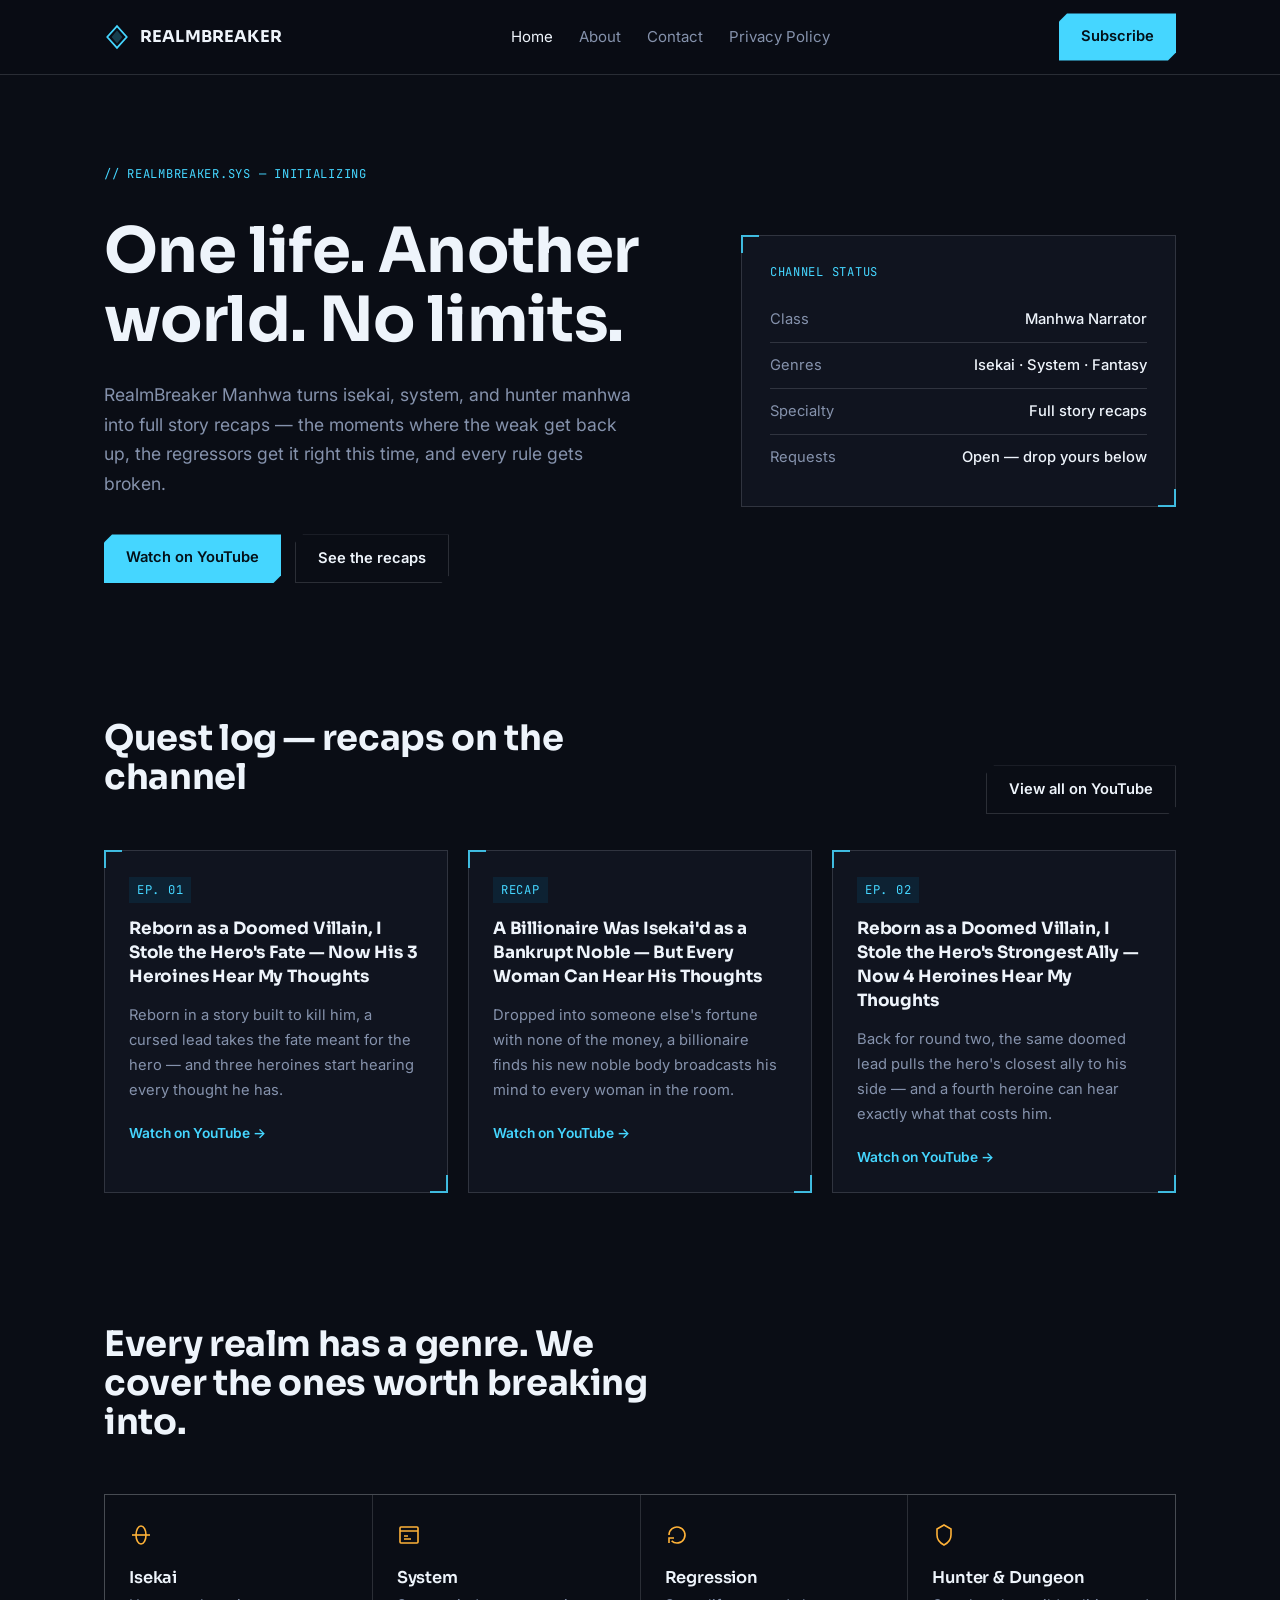
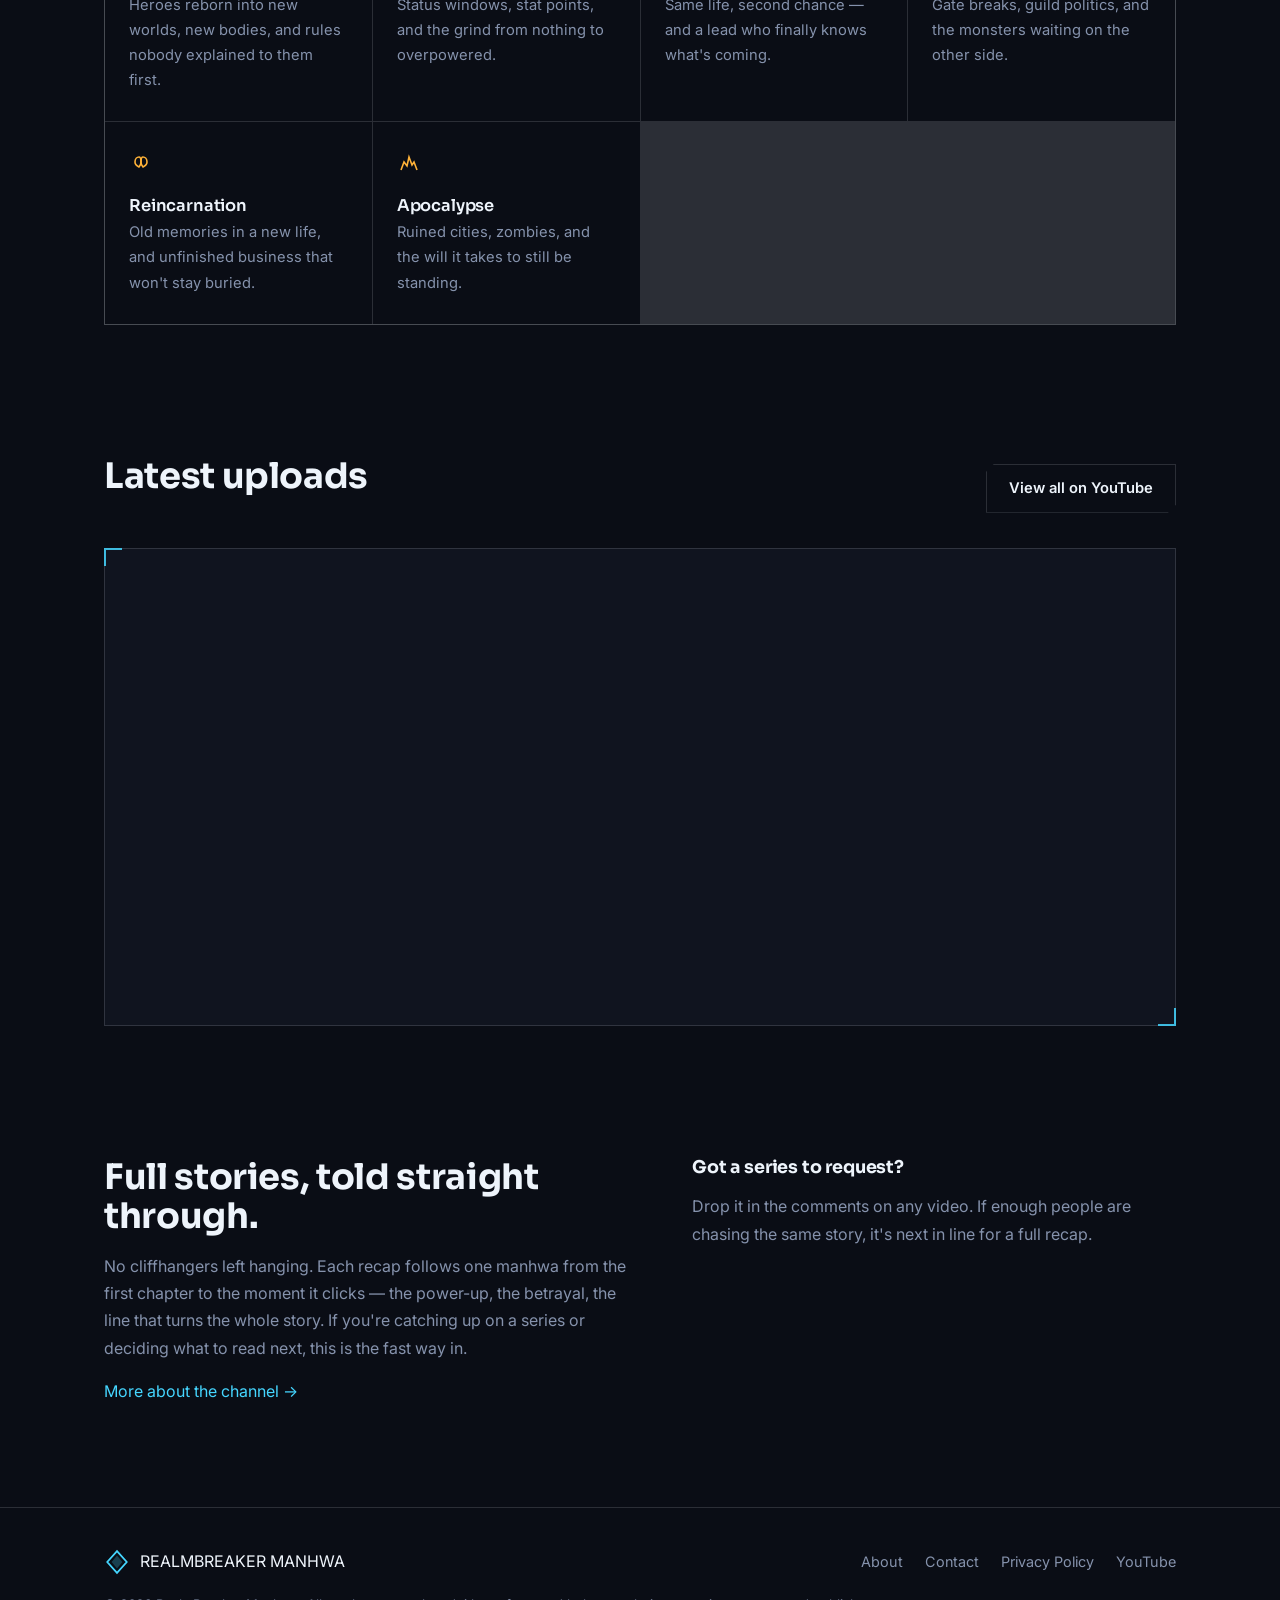
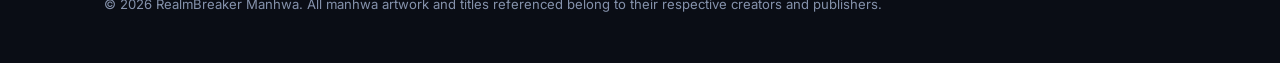
==== index.html @ 8b12ef8a "Add files via upload" ====
<!DOCTYPE html>
<html lang="en">
<head>
<meta charset="UTF-8">
<meta name="viewport" content="width=device-width, initial-scale=1.0">
<title>RealmBreaker Manhwa — Full Manhwa Recaps</title>
<meta name="description" content="RealmBreaker Manhwa breaks down isekai, system, and hunter manhwa into full story recaps. New realms every week — watch on YouTube.">
<link rel="stylesheet" href="styles.css">
</head>
<body>

<nav class="site-nav">
  <div class="wrap">
    <a class="brand" href="index.html">
      <svg class="brand-mark" viewBox="0 0 24 24" fill="none" xmlns="http://www.w3.org/2000/svg">
        <path d="M12 2L3 12l9 10 9-10-9-10z" stroke="#45d6ff" stroke-width="1.6"/>
        <path d="M12 6l-5 6 5 6 5-6-5-6z" fill="#45d6ff" opacity="0.25"/>
      </svg>
      <span class="brand-name">REALMBREAKER</span>
    </a>
    <ul class="nav-links">
      <li><a href="index.html" class="current">Home</a></li>
      <li><a href="about.html">About</a></li>
      <li><a href="contact.html">Contact</a></li>
      <li><a href="privacy.html">Privacy Policy</a></li>
    </ul>
    <a class="btn btn-cyan" href="https://www.youtube.com/@RealmBreakerManhwa?sub_confirmation=1">Subscribe</a>
  </div>
</nav>

<header class="hero">
  <div class="wrap hero-split">
    <div>
      <span class="mono-tag">// REALMBREAKER.SYS — INITIALIZING</span>
      <h1>One life. Another world. No limits.</h1>
      <p class="lede">RealmBreaker Manhwa turns isekai, system, and hunter manhwa into full story recaps — the moments where the weak get back up, the regressors get it right this time, and every rule gets broken.</p>
      <div class="hero-ctas">
        <a class="btn btn-cyan" href="https://www.youtube.com/@RealmBreakerManhwa">Watch on YouTube</a>
        <a class="btn btn-outline" href="#quests">See the recaps</a>
      </div>
    </div>
    <div class="frame stat-card">
      <span class="mono-tag">CHANNEL STATUS</span>
      <div class="stat-row"><span>Class</span><span>Manhwa Narrator</span></div>
      <div class="stat-row"><span>Genres</span><span>Isekai · System · Fantasy</span></div>
      <div class="stat-row"><span>Specialty</span><span>Full story recaps</span></div>
      <div class="stat-row"><span>Requests</span><span>Open — drop yours below</span></div>
    </div>
  </div>
</header>

<section class="block" id="quests">
  <div class="wrap">
    <div class="section-head">
      <h2>Quest log — recaps on the channel</h2>
      <a class="btn btn-outline" href="https://www.youtube.com/@RealmBreakerManhwa/videos">View all on YouTube</a>
    </div>
    <div class="quest-grid">
      <a class="quest-card frame" href="https://www.youtube.com/@RealmBreakerManhwa/videos">
        <span class="mono-tag">EP. 01</span>
        <h3>Reborn as a Doomed Villain, I Stole the Hero's Fate — Now His 3 Heroines Hear My Thoughts</h3>
        <p>Reborn in a story built to kill him, a cursed lead takes the fate meant for the hero — and three heroines start hearing every thought he has.</p>
        <span class="watch">Watch on YouTube →</span>
      </a>
      <a class="quest-card frame" href="https://www.youtube.com/@RealmBreakerManhwa/videos">
        <span class="mono-tag">RECAP</span>
        <h3>A Billionaire Was Isekai'd as a Bankrupt Noble — But Every Woman Can Hear His Thoughts</h3>
        <p>Dropped into someone else's fortune with none of the money, a billionaire finds his new noble body broadcasts his mind to every woman in the room.</p>
        <span class="watch">Watch on YouTube →</span>
      </a>
      <a class="quest-card frame" href="https://www.youtube.com/@RealmBreakerManhwa/videos">
        <span class="mono-tag">EP. 02</span>
        <h3>Reborn as a Doomed Villain, I Stole the Hero's Strongest Ally — Now 4 Heroines Hear My Thoughts</h3>
        <p>Back for round two, the same doomed lead pulls the hero's closest ally to his side — and a fourth heroine can hear exactly what that costs him.</p>
        <span class="watch">Watch on YouTube →</span>
      </a>
    </div>
  </div>
</section>

<section class="block">
  <div class="wrap">
    <div class="section-head">
      <h2>Every realm has a genre. We cover the ones worth breaking into.</h2>
    </div>
    <div class="genre-grid">
      <div class="genre-item">
        <svg viewBox="0 0 24 24" fill="none" stroke="currentColor" stroke-width="1.6"><ellipse cx="12" cy="12" rx="5" ry="9"/><path d="M3 12h18"/></svg>
        <h3>Isekai</h3>
        <p>Heroes reborn into new worlds, new bodies, and rules nobody explained to them first.</p>
      </div>
      <div class="genre-item">
        <svg viewBox="0 0 24 24" fill="none" stroke="currentColor" stroke-width="1.6"><rect x="3" y="4" width="18" height="16" rx="1"/><path d="M3 8h18M7 13h4M7 16h7"/></svg>
        <h3>System</h3>
        <p>Status windows, stat points, and the grind from nothing to overpowered.</p>
      </div>
      <div class="genre-item">
        <svg viewBox="0 0 24 24" fill="none" stroke="currentColor" stroke-width="1.6"><path d="M4 12a8 8 0 1 1 2.6 5.9"/><path d="M4 20v-5h5"/></svg>
        <h3>Regression</h3>
        <p>Same life, second chance — and a lead who finally knows what's coming.</p>
      </div>
      <div class="genre-item">
        <svg viewBox="0 0 24 24" fill="none" stroke="currentColor" stroke-width="1.6"><path d="M12 2l7 4v6c0 5-3 8-7 10-4-2-7-5-7-10V6l7-4z"/></svg>
        <h3>Hunter &amp; Dungeon</h3>
        <p>Gate breaks, guild politics, and the monsters waiting on the other side.</p>
      </div>
      <div class="genre-item">
        <svg viewBox="0 0 24 24" fill="none" stroke="currentColor" stroke-width="1.6"><path d="M6 12c0-3 2-5 4-5s2 2 2 5-2 5-2 5-4-2-4-5z"/><path d="M18 12c0-3-2-5-4-5s-2 2-2 5 2 5 2 5 4-2 4-5z"/></svg>
        <h3>Reincarnation</h3>
        <p>Old memories in a new life, and unfinished business that won't stay buried.</p>
      </div>
      <div class="genre-item">
        <svg viewBox="0 0 24 24" fill="none" stroke="currentColor" stroke-width="1.6"><path d="M4 20l3-8 3 4 2-9 3 8 2-3 3 8"/></svg>
        <h3>Apocalypse</h3>
        <p>Ruined cities, zombies, and the will it takes to still be standing.</p>
      </div>
    </div>
  </div>
</section>

<section class="block">
  <div class="wrap">
    <div class="section-head">
      <h2>Latest uploads</h2>
      <a class="btn btn-outline" href="https://www.youtube.com/@RealmBreakerManhwa/videos">View all on YouTube</a>
    </div>
    <div class="video-frame frame">
      <iframe src="https://www.youtube.com/embed/videoseries?list=UUkduYwMakZfk5j-f8ZM9DUw" title="RealmBreaker Manhwa latest uploads" allow="accelerometer; autoplay; clipboard-write; encrypted-media; gyroscope; picture-in-picture" allowfullscreen></iframe>
    </div>
  </div>
</section>

<section class="block">
  <div class="wrap two-col">
    <div>
      <h2>Full stories, told straight through.</h2>
      <p>No cliffhangers left hanging. Each recap follows one manhwa from the first chapter to the moment it clicks — the power-up, the betrayal, the line that turns the whole story. If you're catching up on a series or deciding what to read next, this is the fast way in.</p>
      <p><a href="about.html" style="color: var(--cyan); text-decoration: none;">More about the channel →</a></p>
    </div>
    <div>
      <h3 style="font-size:1.1rem;">Got a series to request?</h3>
      <p>Drop it in the comments on any video. If enough people are chasing the same story, it's next in line for a full recap.</p>
    </div>
  </div>
</section>

<footer>
  <div class="wrap">
    <span class="brand" style="font-size:1rem;">
      <svg class="brand-mark" viewBox="0 0 24 24" fill="none" xmlns="http://www.w3.org/2000/svg" width="20" height="20">
        <path d="M12 2L3 12l9 10 9-10-9-10z" stroke="#45d6ff" stroke-width="1.6"/>
        <path d="M12 6l-5 6 5 6 5-6-5-6z" fill="#45d6ff" opacity="0.25"/>
      </svg>
      REALMBREAKER MANHWA
    </span>
    <ul class="foot-links">
      <li><a href="about.html">About</a></li>
      <li><a href="contact.html">Contact</a></li>
      <li><a href="privacy.html">Privacy Policy</a></li>
      <li><a href="https://www.youtube.com/@RealmBreakerManhwa">YouTube</a></li>
    </ul>
  </div>
  <div class="wrap" style="margin-top:18px;">
    <small>&copy; 2026 RealmBreaker Manhwa. All manhwa artwork and titles referenced belong to their respective creators and publishers.</small>
  </div>
</footer>

</body>
</html>
---- styles.css ----
/* RealmBreaker Manhwa — v4 "status window" theme, image-free */

@import url('https://fonts.googleapis.com/css2?family=Sora:wght@500;600;700;800&family=Inter:wght@400;500;600&family=JetBrains+Mono:wght@500;600&display=swap');

:root{
  --bg: #0a0d15;
  --panel: #10141f;
  --panel-2: #0d2233;
  --ink: #eef4fb;
  --ink-dim: #8592ac;
  --cyan: #45d6ff;
  --cyan-dim: #1f5f75;
  --gold: #ffb238;
  --line: rgba(238,244,251,0.14);
  --maxw: 1120px;
}

*{ box-sizing: border-box; }
html{ scroll-behavior: smooth; }

body{
  margin: 0;
  background:
    radial-gradient(1200px 600px at 85% -10%, rgba(69,214,255,0.07), transparent 60%),
    var(--bg);
  color: var(--ink);
  font-family: 'Inter', sans-serif;
  font-size: 16px;
  line-height: 1.7;
  -webkit-font-smoothing: antialiased;
}

h1, h2, h3{
  font-family: 'Sora', sans-serif;
  font-weight: 700;
  line-height: 1.1;
  margin: 0 0 0.5em;
  letter-spacing: -0.01em;
}

a{ color: var(--ink); }
a:focus-visible, button:focus-visible{ outline: 2px solid var(--cyan); outline-offset: 3px; }
p{ color: var(--ink-dim); max-width: 62ch; }

.wrap{ max-width: var(--maxw); margin: 0 auto; padding: 0 24px; }

.mono-tag{
  font-family: 'JetBrains Mono', monospace;
  font-size: 0.76rem;
  letter-spacing: 0.06em;
  color: var(--cyan);
}

/* Nav */
.site-nav{
  border-bottom: 1px solid var(--line);
  position: sticky; top: 0;
  background: rgba(10,13,21,0.88);
  backdrop-filter: blur(10px);
  z-index: 20;
}
.site-nav .wrap{ display: flex; align-items: center; justify-content: space-between; height: 74px; gap: 16px; }
.brand{ display: flex; align-items: center; gap: 10px; text-decoration: none; color: var(--ink); }
.brand-mark{ width: 26px; height: 26px; flex-shrink: 0; }
.brand-name{ font-family: 'Sora', sans-serif; font-weight: 700; font-size: 1.02rem; letter-spacing: 0.01em; }
.nav-links{ display: flex; align-items: center; gap: 26px; list-style: none; margin: 0; padding: 0; }
.nav-links a{ text-decoration: none; color: var(--ink-dim); font-size: 0.94rem; }
.nav-links a:hover, .nav-links a.current{ color: var(--ink); }
@media (max-width: 760px){ .nav-links{ display: none; } }

.btn{
  display: inline-block; padding: 11px 22px;
  text-decoration: none; font-weight: 600; font-size: 0.92rem;
  transition: transform 0.15s ease, background 0.15s ease, border-color 0.15s ease;
  white-space: nowrap; clip-path: polygon(8px 0, 100% 0, 100% calc(100% - 8px), calc(100% - 8px) 100%, 0 100%, 0 8px);
}
.btn-cyan{ background: var(--cyan); color: #041018; }
.btn-cyan:hover{ background: #6fe0ff; transform: translateY(-1px); }
.btn-outline{ border: 1px solid var(--line); color: var(--ink); }
.btn-outline:hover{ border-color: var(--ink-dim); }

/* Framed panel — the recurring HUD motif */
.frame{
  position: relative;
  border: 1px solid var(--line);
  background: var(--panel);
}
.frame::before, .frame::after{
  content: ''; position: absolute; width: 16px; height: 16px;
  border: 2px solid var(--cyan);
  opacity: 0.85;
}
.frame::before{ top: -1px; left: -1px; border-right: none; border-bottom: none; }
.frame::after{ bottom: -1px; right: -1px; border-left: none; border-top: none; }

/* Hero */
.hero{ position: relative; overflow: hidden; padding: 84px 0 70px; }
.hero .wrap{ position: relative; z-index: 1; }
.hero-split{ display: grid; grid-template-columns: 1.15fr 0.85fr; gap: 48px; align-items: center; }
@media (max-width: 880px){ .hero-split{ grid-template-columns: 1fr; gap: 32px; } }
.hero h1{ font-size: clamp(2.4rem, 5vw, 3.9rem); max-width: 15ch; margin: 0.5em 0 0.4em; }
.hero p.lede{ font-size: 1.1rem; max-width: 48ch; margin-bottom: 2em; }
.hero-ctas{ display: flex; gap: 14px; flex-wrap: wrap; }

.stat-card{ padding: 26px 28px; }
.stat-card .mono-tag{ display: block; margin-bottom: 14px; }
.stat-row{ display: flex; justify-content: space-between; gap: 12px; padding: 10px 0; border-top: 1px solid var(--line); font-size: 0.92rem; }
.stat-row:first-of-type{ border-top: none; }
.stat-row span:first-child{ color: var(--ink-dim); }
.stat-row span:last-child{ color: var(--ink); font-weight: 500; text-align: right; }

/* Section */
section.block{ padding: 66px 0; }
section.block h2{ font-size: clamp(1.6rem, 3vw, 2.2rem); max-width: 22ch; }
.section-head{ display: flex; justify-content: space-between; align-items: flex-end; gap: 24px; flex-wrap: wrap; margin-bottom: 2.2em; }

/* Quest log (story cards) */
.quest-grid{ display: grid; grid-template-columns: repeat(auto-fit, minmax(280px, 1fr)); gap: 20px; }
.quest-card{ padding: 24px 24px 22px; text-decoration: none; color: var(--ink); display: block; transition: border-color 0.15s ease; }
.quest-card:hover{ border-color: var(--cyan-dim); }
.quest-card .mono-tag{ display: inline-block; margin-bottom: 14px; background: var(--panel-2); padding: 3px 8px; }
.quest-card h3{ font-size: 1.06rem; line-height: 1.4; margin-bottom: 10px; }
.quest-card p{ font-size: 0.92rem; margin-bottom: 16px; }
.quest-card .watch{ font-size: 0.86rem; color: var(--cyan); font-weight: 600; }

/* Genre grid with icons */
.genre-grid{
  display: grid; grid-template-columns: repeat(auto-fit, minmax(230px, 1fr));
  gap: 1px; background: var(--line); border: 1px solid var(--line);
}
.genre-item{ background: var(--bg); padding: 28px 24px; transition: background 0.15s ease; }
.genre-item:hover{ background: var(--panel); }
.genre-item svg{ width: 24px; height: 24px; margin-bottom: 14px; color: var(--gold); }
.genre-item h3{ font-size: 1.02rem; color: var(--ink); margin-bottom: 6px; font-family: 'Sora', sans-serif; font-weight: 600; }
.genre-item p{ font-size: 0.92rem; margin: 0; }

/* Video embed */
.video-frame{ padding: 8px; }
.video-frame iframe{ width: 100%; height: 460px; border: 0; display: block; }
@media (max-width: 640px){ .video-frame iframe{ height: 280px; } }

/* About teaser / content columns */
.two-col{ display: grid; grid-template-columns: 1.1fr 1fr; gap: 56px; align-items: start; }
@media (max-width: 780px){ .two-col{ grid-template-columns: 1fr; gap: 28px; } }

/* Footer */
footer{ border-top: 1px solid var(--line); padding: 40px 0 48px; margin-top: 20px; }
footer .wrap{ display: flex; justify-content: space-between; align-items: center; flex-wrap: wrap; gap: 16px; }
footer .foot-links{ display: flex; gap: 22px; list-style: none; margin: 0; padding: 0; }
footer .foot-links a{ color: var(--ink-dim); text-decoration: none; font-size: 0.9rem; }
footer .foot-links a:hover{ color: var(--ink); }
footer small{ color: var(--ink-dim); font-size: 0.82rem; }

/* Simple content pages (about/privacy/contact) */
.page-header{ padding: 70px 0 22px; }
.page-header h1{ font-size: clamp(2rem, 4.5vw, 2.8rem); max-width: 18ch; }
.prose h2{ font-size: 1.35rem; margin-top: 1.6em; font-family: 'Sora', sans-serif; }
.prose p, .prose li{ color: var(--ink-dim); }
.prose ul{ padding-left: 1.2em; }
.prose a{ color: var(--cyan); }

.contact-card{ padding: 30px 28px; max-width: 480px; }
.contact-card a{ color: var(--cyan); text-decoration: none; }
.contact-card a:hover{ text-decoration: underline; }

@media (prefers-reduced-motion: reduce){
  html{ scroll-behavior: auto; }
  .btn{ transition: none; }
}
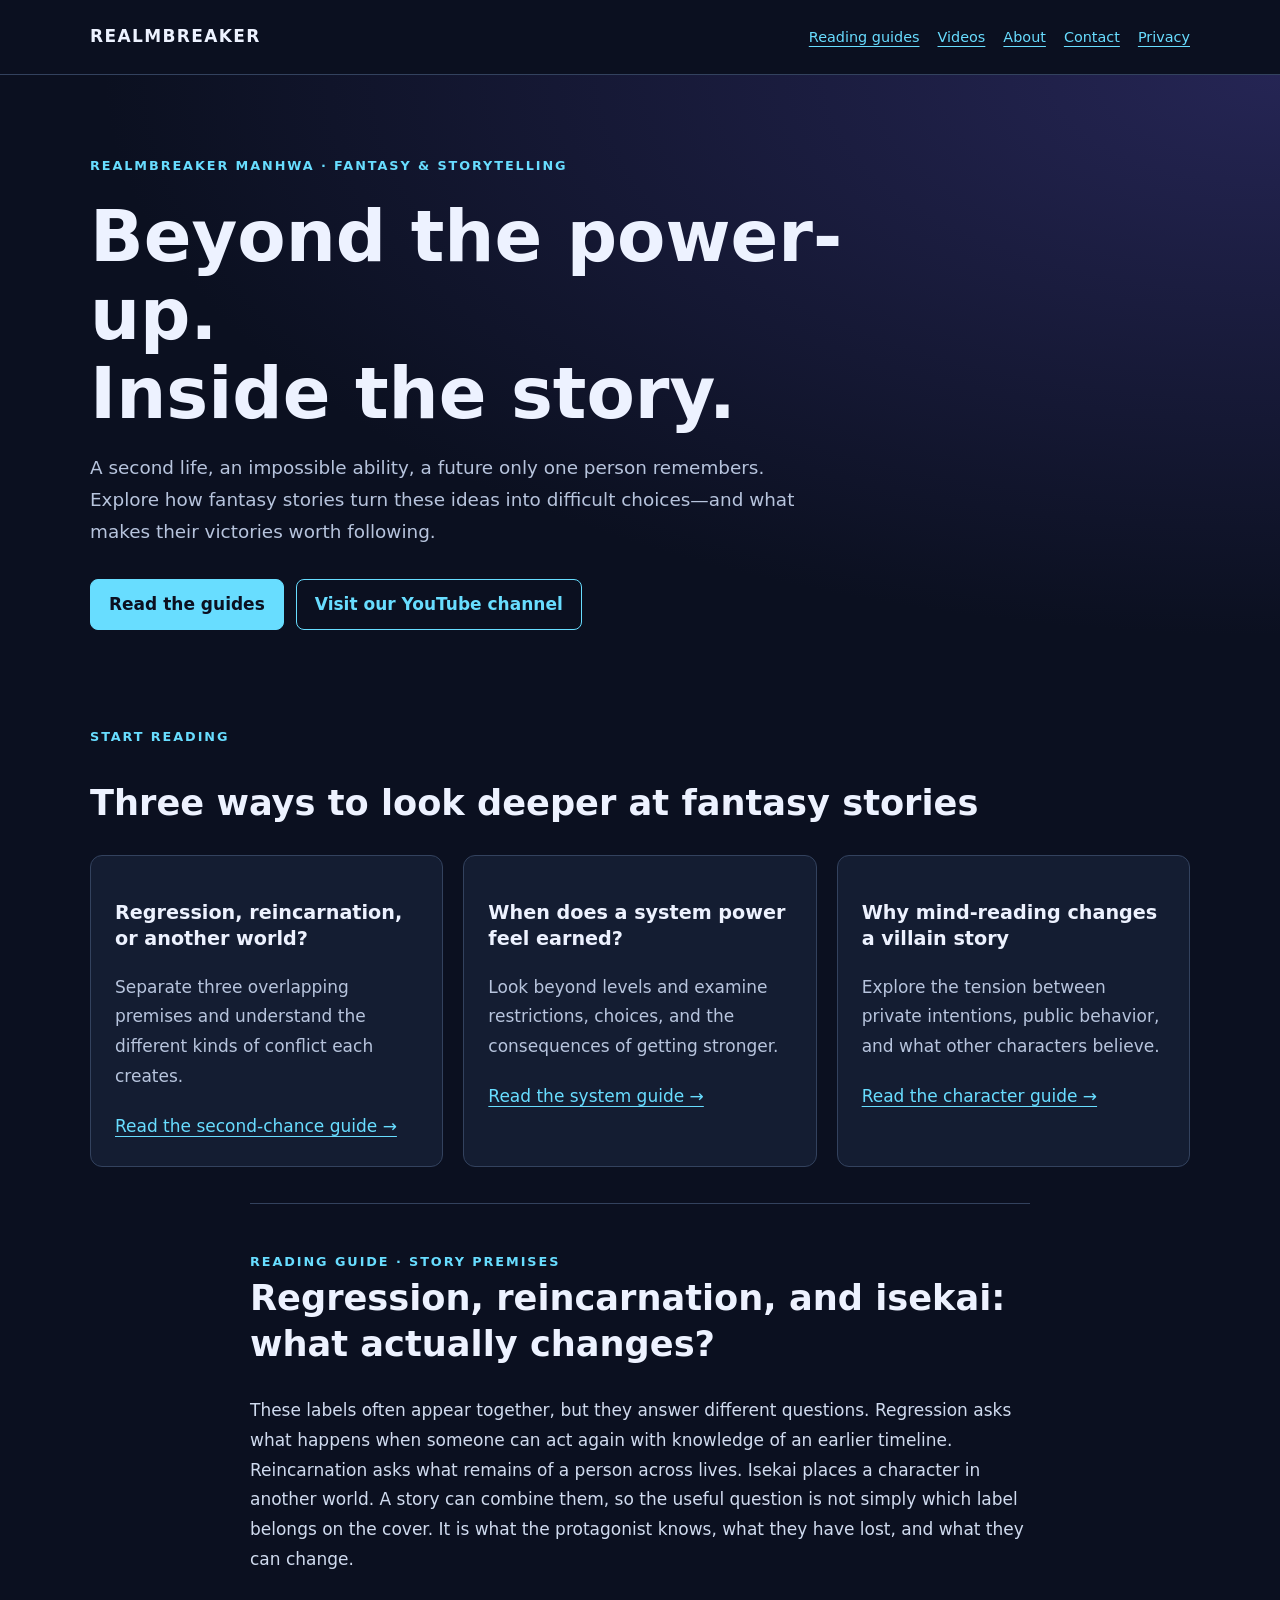
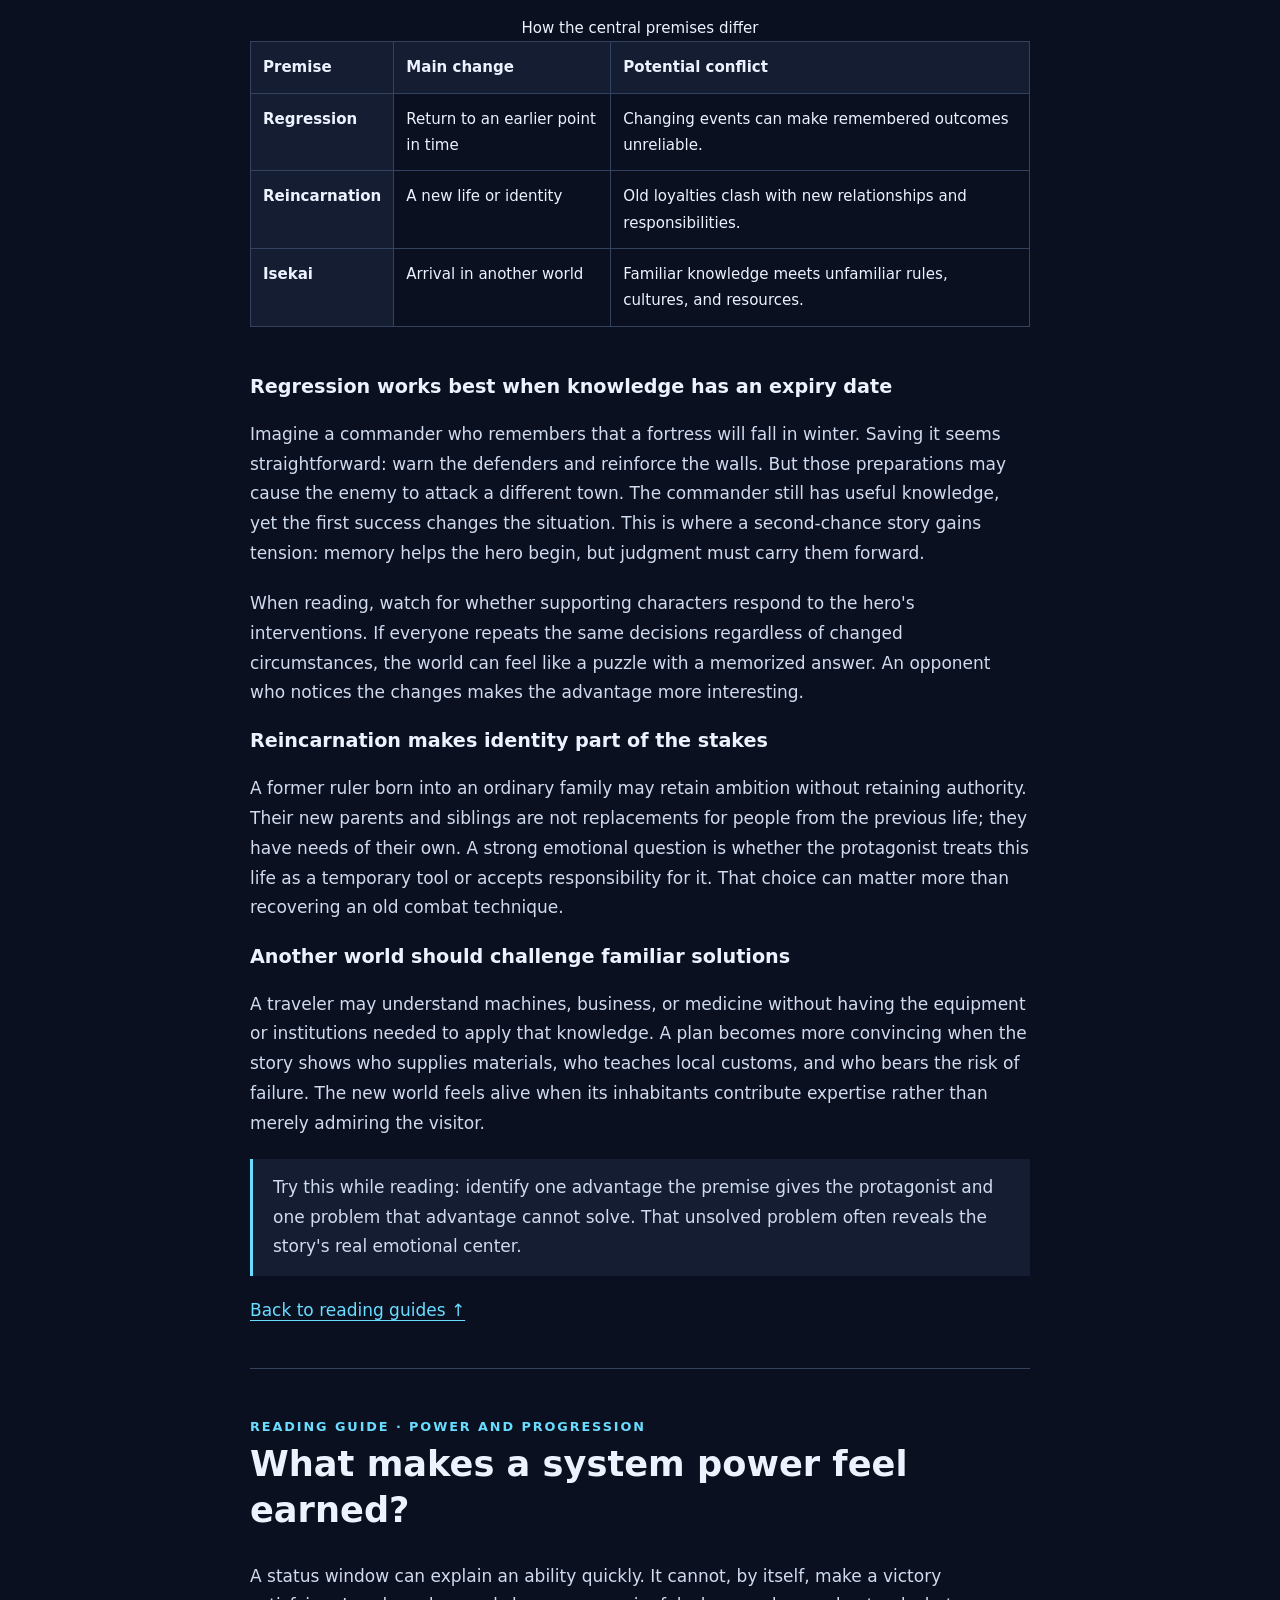
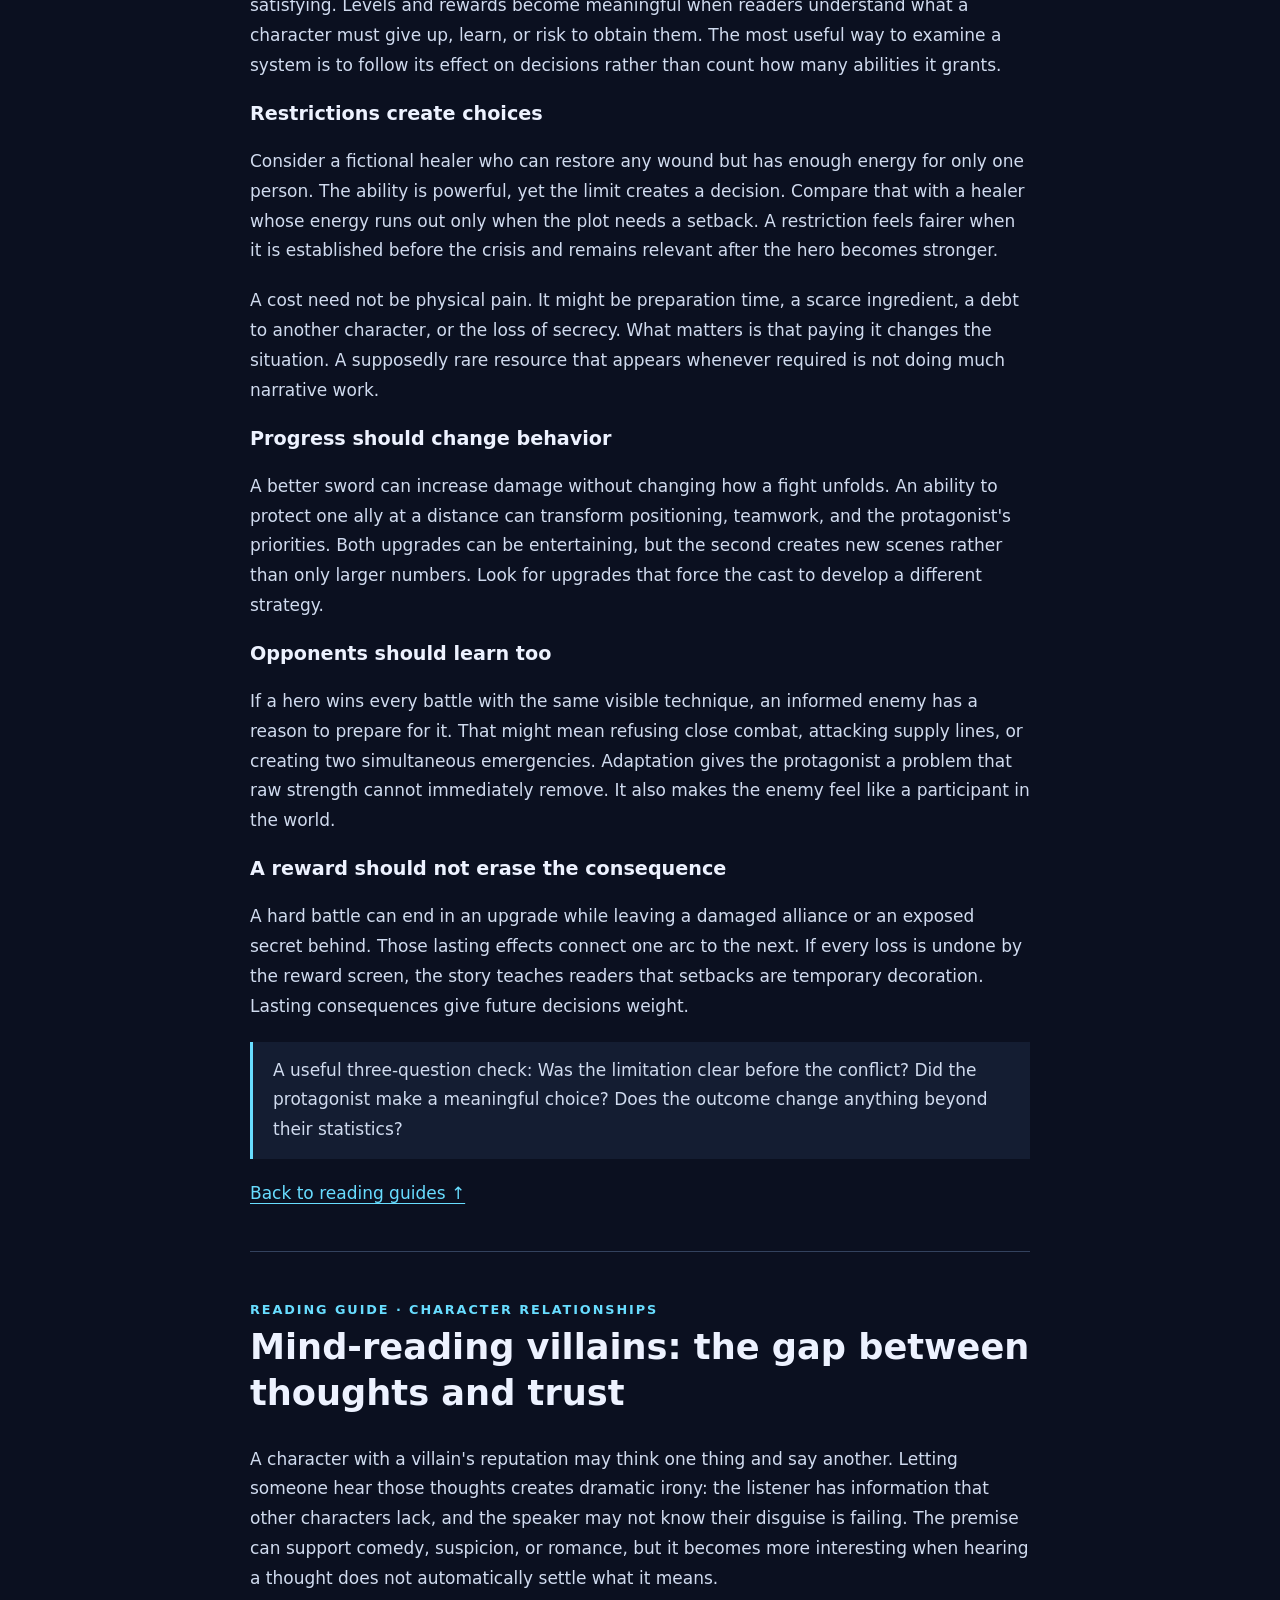
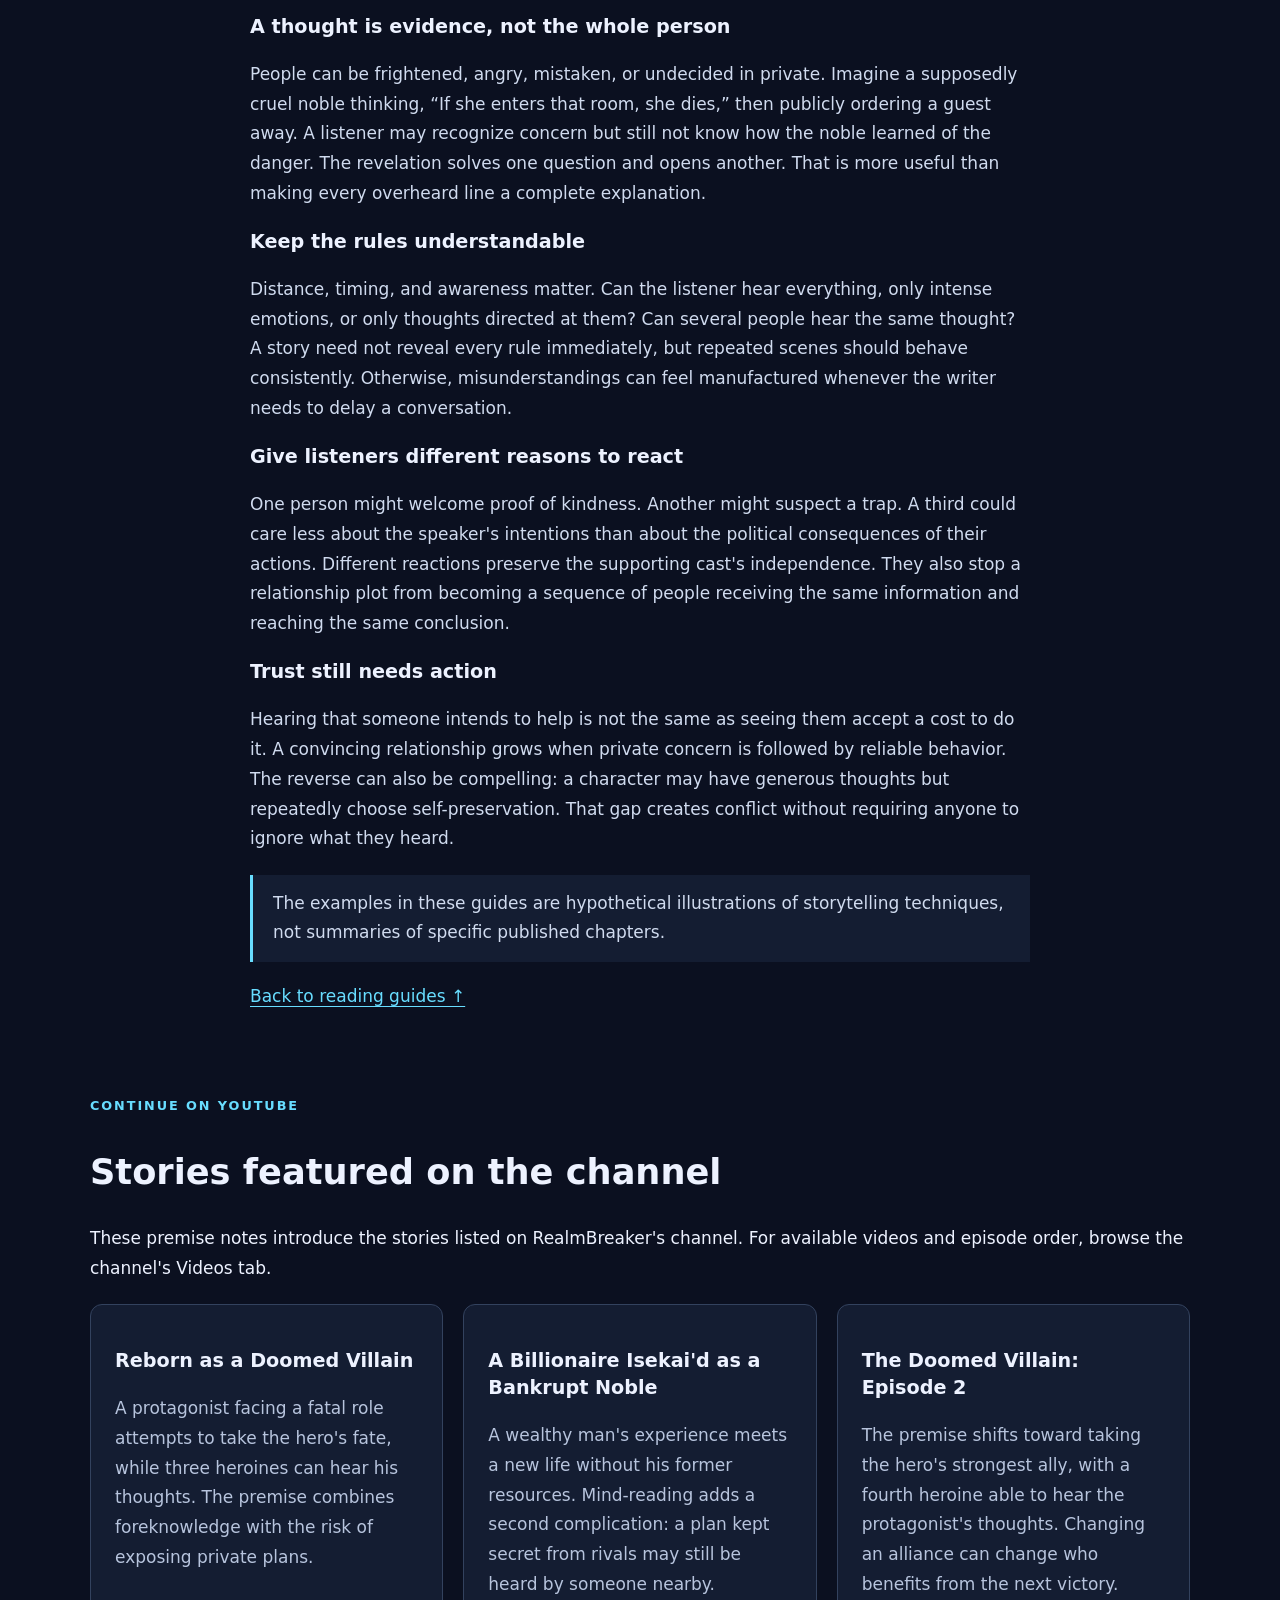
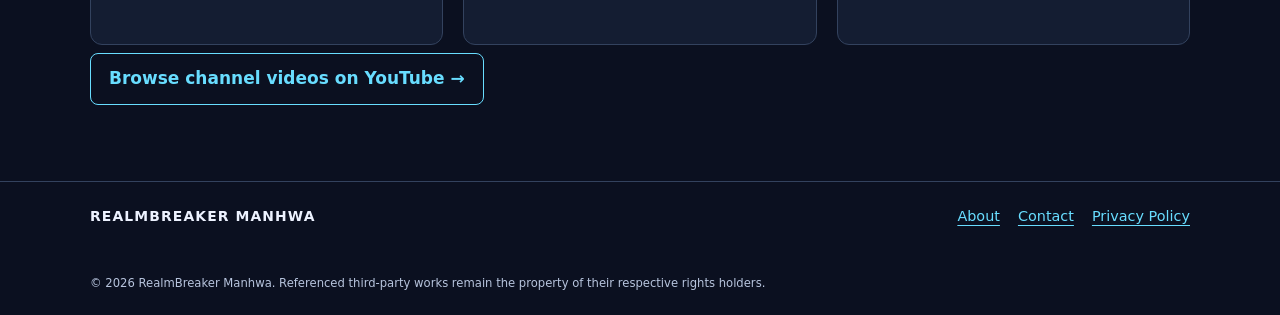
==== commit 6e8fa3e8: "Update homepage with original reading guides" ====
--- a/index.html
+++ b/index.html
@@ -3,167 +3,30 @@
 <head>
 <meta charset="UTF-8">
 <meta name="viewport" content="width=device-width, initial-scale=1.0">
-<title>RealmBreaker Manhwa — Full Manhwa Recaps</title>
-<meta name="description" content="RealmBreaker Manhwa breaks down isekai, system, and hunter manhwa into full story recaps. New realms every week — watch on YouTube.">
-<link rel="stylesheet" href="styles.css">
+<title>RealmBreaker Manhwa — Fantasy Story Guides &amp; Videos</title>
+<meta name="description" content="Explore fantasy storytelling with RealmBreaker: guides to regression, reincarnation, system powers, and mind-reading stories, plus videos on YouTube.">
+<script async src="https://pagead2.googlesyndication.com/pagead/js/adsbygoogle.js?client=ca-pub-6000152437304799" crossorigin="anonymous"></script>
+<style>
+:root{color-scheme:dark;--bg:#0b1020;--panel:#141d32;--text:#edf2ff;--muted:#b7c4dd;--cyan:#68ddff;--line:#33425e}*{box-sizing:border-box}html{scroll-behavior:smooth;scroll-padding-top:24px}body{margin:0;background:var(--bg);color:var(--text);font:17px/1.75 system-ui,sans-serif}a{color:var(--cyan);text-underline-offset:4px}a:hover{color:white}a:focus-visible{outline:3px solid #ffe082;outline-offset:5px}.wrap{width:min(1100px,92%);margin:auto}nav{border-bottom:1px solid var(--line)}nav .wrap,footer .wrap{display:flex;align-items:center;justify-content:space-between;gap:20px;flex-wrap:wrap;padding:22px 0}.brand{font-weight:850;letter-spacing:.08em;text-decoration:none;color:var(--text)}.links{display:flex;gap:18px;flex-wrap:wrap;list-style:none;padding:0;margin:0}.links a{font-size:.9rem}.hero{padding:75px 0 55px;background:radial-gradient(ellipse at top right,#252554,transparent 65%)}.eyebrow{color:var(--cyan);font-size:.8rem;letter-spacing:.15em;text-transform:uppercase;font-weight:750}h1{font-size:clamp(2.3rem,6vw,4.4rem);line-height:1.12;max-width:850px;margin:18px 0}h2{font-size:clamp(1.6rem,3vw,2.2rem);line-height:1.3}h3{font-size:1.2rem;line-height:1.4}p{margin:0 0 1.2em}.lede{max-width:740px;font-size:1.15rem;color:var(--muted)}.button{display:inline-block;border:1px solid var(--cyan);padding:10px 18px;border-radius:8px;text-decoration:none;font-weight:700;margin:8px 12px 0 0}.button.primary{background:var(--cyan);color:var(--bg)}section{padding:36px 0}.grid{display:grid;grid-template-columns:repeat(3,minmax(0,1fr));gap:20px}.card{background:var(--panel);padding:24px;border:1px solid var(--line);border-radius:12px}.card p{color:var(--muted)}article{max-width:780px;margin:0 auto;padding:42px 0;border-top:1px solid var(--line)}article p,article li{color:#d0dbef}article h2{margin-top:0}.note{border-left:3px solid var(--cyan);padding:14px 20px;background:var(--panel)}.table-wrap{overflow-x:auto}table{width:100%;border-collapse:collapse;margin:20px 0 28px;font-size:.94rem}th,td{text-align:left;vertical-align:top;padding:12px;border:1px solid var(--line)}th{background:var(--panel)}footer{margin-top:40px;border-top:1px solid var(--line);color:var(--muted);font-size:.87rem}.skip{position:absolute;left:10px;top:-80px;background:var(--bg);padding:10px;z-index:5}.skip:focus{top:10px}@media(max-width:760px){.grid{grid-template-columns:1fr}.hero{padding:45px 0}nav .wrap{align-items:flex-start}.links{gap:10px 16px}.card{padding:20px}}@media(prefers-reduced-motion:reduce){html{scroll-behavior:auto}}
+</style>
 </head>
 <body>
-
-<nav class="site-nav">
-  <div class="wrap">
-    <a class="brand" href="index.html">
-      <svg class="brand-mark" viewBox="0 0 24 24" fill="none" xmlns="http://www.w3.org/2000/svg">
-        <path d="M12 2L3 12l9 10 9-10-9-10z" stroke="#45d6ff" stroke-width="1.6"/>
-        <path d="M12 6l-5 6 5 6 5-6-5-6z" fill="#45d6ff" opacity="0.25"/>
-      </svg>
-      <span class="brand-name">REALMBREAKER</span>
-    </a>
-    <ul class="nav-links">
-      <li><a href="index.html" class="current">Home</a></li>
-      <li><a href="about.html">About</a></li>
-      <li><a href="contact.html">Contact</a></li>
-      <li><a href="privacy.html">Privacy Policy</a></li>
-    </ul>
-    <a class="btn btn-cyan" href="https://www.youtube.com/@RealmBreakerManhwa?sub_confirmation=1">Subscribe</a>
-  </div>
-</nav>
-
-<header class="hero">
-  <div class="wrap hero-split">
-    <div>
-      <span class="mono-tag">// REALMBREAKER.SYS — INITIALIZING</span>
-      <h1>One life. Another world. No limits.</h1>
-      <p class="lede">RealmBreaker Manhwa turns isekai, system, and hunter manhwa into full story recaps — the moments where the weak get back up, the regressors get it right this time, and every rule gets broken.</p>
-      <div class="hero-ctas">
-        <a class="btn btn-cyan" href="https://www.youtube.com/@RealmBreakerManhwa">Watch on YouTube</a>
-        <a class="btn btn-outline" href="#quests">See the recaps</a>
-      </div>
-    </div>
-    <div class="frame stat-card">
-      <span class="mono-tag">CHANNEL STATUS</span>
-      <div class="stat-row"><span>Class</span><span>Manhwa Narrator</span></div>
-      <div class="stat-row"><span>Genres</span><span>Isekai · System · Fantasy</span></div>
-      <div class="stat-row"><span>Specialty</span><span>Full story recaps</span></div>
-      <div class="stat-row"><span>Requests</span><span>Open — drop yours below</span></div>
-    </div>
-  </div>
-</header>
-
-<section class="block" id="quests">
-  <div class="wrap">
-    <div class="section-head">
-      <h2>Quest log — recaps on the channel</h2>
-      <a class="btn btn-outline" href="https://www.youtube.com/@RealmBreakerManhwa/videos">View all on YouTube</a>
-    </div>
-    <div class="quest-grid">
-      <a class="quest-card frame" href="https://www.youtube.com/@RealmBreakerManhwa/videos">
-        <span class="mono-tag">EP. 01</span>
-        <h3>Reborn as a Doomed Villain, I Stole the Hero's Fate — Now His 3 Heroines Hear My Thoughts</h3>
-        <p>Reborn in a story built to kill him, a cursed lead takes the fate meant for the hero — and three heroines start hearing every thought he has.</p>
-        <span class="watch">Watch on YouTube →</span>
-      </a>
-      <a class="quest-card frame" href="https://www.youtube.com/@RealmBreakerManhwa/videos">
-        <span class="mono-tag">RECAP</span>
-        <h3>A Billionaire Was Isekai'd as a Bankrupt Noble — But Every Woman Can Hear His Thoughts</h3>
-        <p>Dropped into someone else's fortune with none of the money, a billionaire finds his new noble body broadcasts his mind to every woman in the room.</p>
-        <span class="watch">Watch on YouTube →</span>
-      </a>
-      <a class="quest-card frame" href="https://www.youtube.com/@RealmBreakerManhwa/videos">
-        <span class="mono-tag">EP. 02</span>
-        <h3>Reborn as a Doomed Villain, I Stole the Hero's Strongest Ally — Now 4 Heroines Hear My Thoughts</h3>
-        <p>Back for round two, the same doomed lead pulls the hero's closest ally to his side — and a fourth heroine can hear exactly what that costs him.</p>
-        <span class="watch">Watch on YouTube →</span>
-      </a>
-    </div>
-  </div>
-</section>
-
-<section class="block">
-  <div class="wrap">
-    <div class="section-head">
-      <h2>Every realm has a genre. We cover the ones worth breaking into.</h2>
-    </div>
-    <div class="genre-grid">
-      <div class="genre-item">
-        <svg viewBox="0 0 24 24" fill="none" stroke="currentColor" stroke-width="1.6"><ellipse cx="12" cy="12" rx="5" ry="9"/><path d="M3 12h18"/></svg>
-        <h3>Isekai</h3>
-        <p>Heroes reborn into new worlds, new bodies, and rules nobody explained to them first.</p>
-      </div>
-      <div class="genre-item">
-        <svg viewBox="0 0 24 24" fill="none" stroke="currentColor" stroke-width="1.6"><rect x="3" y="4" width="18" height="16" rx="1"/><path d="M3 8h18M7 13h4M7 16h7"/></svg>
-        <h3>System</h3>
-        <p>Status windows, stat points, and the grind from nothing to overpowered.</p>
-      </div>
-      <div class="genre-item">
-        <svg viewBox="0 0 24 24" fill="none" stroke="currentColor" stroke-width="1.6"><path d="M4 12a8 8 0 1 1 2.6 5.9"/><path d="M4 20v-5h5"/></svg>
-        <h3>Regression</h3>
-        <p>Same life, second chance — and a lead who finally knows what's coming.</p>
-      </div>
-      <div class="genre-item">
-        <svg viewBox="0 0 24 24" fill="none" stroke="currentColor" stroke-width="1.6"><path d="M12 2l7 4v6c0 5-3 8-7 10-4-2-7-5-7-10V6l7-4z"/></svg>
-        <h3>Hunter &amp; Dungeon</h3>
-        <p>Gate breaks, guild politics, and the monsters waiting on the other side.</p>
-      </div>
-      <div class="genre-item">
-        <svg viewBox="0 0 24 24" fill="none" stroke="currentColor" stroke-width="1.6"><path d="M6 12c0-3 2-5 4-5s2 2 2 5-2 5-2 5-4-2-4-5z"/><path d="M18 12c0-3-2-5-4-5s-2 2-2 5 2 5 2 5 4-2 4-5z"/></svg>
-        <h3>Reincarnation</h3>
-        <p>Old memories in a new life, and unfinished business that won't stay buried.</p>
-      </div>
-      <div class="genre-item">
-        <svg viewBox="0 0 24 24" fill="none" stroke="currentColor" stroke-width="1.6"><path d="M4 20l3-8 3 4 2-9 3 8 2-3 3 8"/></svg>
-        <h3>Apocalypse</h3>
-        <p>Ruined cities, zombies, and the will it takes to still be standing.</p>
-      </div>
-    </div>
-  </div>
-</section>
-
-<section class="block">
-  <div class="wrap">
-    <div class="section-head">
-      <h2>Latest uploads</h2>
-      <a class="btn btn-outline" href="https://www.youtube.com/@RealmBreakerManhwa/videos">View all on YouTube</a>
-    </div>
-    <div class="video-frame frame">
-      <iframe src="https://www.youtube.com/embed/videoseries?list=UUkduYwMakZfk5j-f8ZM9DUw" title="RealmBreaker Manhwa latest uploads" allow="accelerometer; autoplay; clipboard-write; encrypted-media; gyroscope; picture-in-picture" allowfullscreen></iframe>
-    </div>
-  </div>
-</section>
-
-<section class="block">
-  <div class="wrap two-col">
-    <div>
-      <h2>Full stories, told straight through.</h2>
-      <p>No cliffhangers left hanging. Each recap follows one manhwa from the first chapter to the moment it clicks — the power-up, the betrayal, the line that turns the whole story. If you're catching up on a series or deciding what to read next, this is the fast way in.</p>
-      <p><a href="about.html" style="color: var(--cyan); text-decoration: none;">More about the channel →</a></p>
-    </div>
-    <div>
-      <h3 style="font-size:1.1rem;">Got a series to request?</h3>
-      <p>Drop it in the comments on any video. If enough people are chasing the same story, it's next in line for a full recap.</p>
-    </div>
-  </div>
-</section>
-
-<footer>
-  <div class="wrap">
-    <span class="brand" style="font-size:1rem;">
-      <svg class="brand-mark" viewBox="0 0 24 24" fill="none" xmlns="http://www.w3.org/2000/svg" width="20" height="20">
-        <path d="M12 2L3 12l9 10 9-10-9-10z" stroke="#45d6ff" stroke-width="1.6"/>
-        <path d="M12 6l-5 6 5 6 5-6-5-6z" fill="#45d6ff" opacity="0.25"/>
-      </svg>
-      REALMBREAKER MANHWA
-    </span>
-    <ul class="foot-links">
-      <li><a href="about.html">About</a></li>
-      <li><a href="contact.html">Contact</a></li>
-      <li><a href="privacy.html">Privacy Policy</a></li>
-      <li><a href="https://www.youtube.com/@RealmBreakerManhwa">YouTube</a></li>
-    </ul>
-  </div>
-  <div class="wrap" style="margin-top:18px;">
-    <small>&copy; 2026 RealmBreaker Manhwa. All manhwa artwork and titles referenced belong to their respective creators and publishers.</small>
-  </div>
-</footer>
-
+<a class="skip" href="#main">Skip to content</a>
+<nav aria-label="Main navigation"><div class="wrap"><a class="brand" href="index.html" aria-current="page">REALMBREAKER</a><ul class="links"><li><a href="#guides">Reading guides</a></li><li><a href="#videos">Videos</a></li><li><a href="about.html">About</a></li><li><a href="contact.html">Contact</a></li><li><a href="privacy.html">Privacy</a></li></ul></div></nav>
+<main id="main">
+<header class="hero"><div class="wrap"><span class="eyebrow">RealmBreaker Manhwa · Fantasy &amp; storytelling</span><h1>Beyond the power-up.<br>Inside the story.</h1><p class="lede">A second life, an impossible ability, a future only one person remembers. Explore how fantasy stories turn these ideas into difficult choices—and what makes their victories worth following.</p><a class="button primary" href="#guides">Read the guides</a><a class="button" href="https://www.youtube.com/@RealmBreakerManhwa">Visit our YouTube channel</a></div></header>
+<section class="wrap" id="guides" aria-labelledby="guides-title"><span class="eyebrow">Start reading</span><h2 id="guides-title">Three ways to look deeper at fantasy stories</h2><div class="grid"><div class="card"><h3>Regression, reincarnation, or another world?</h3><p>Separate three overlapping premises and understand the different kinds of conflict each creates.</p><a href="#second-chances">Read the second-chance guide →</a></div><div class="card"><h3>When does a system power feel earned?</h3><p>Look beyond levels and examine restrictions, choices, and the consequences of getting stronger.</p><a href="#system-powers">Read the system guide →</a></div><div class="card"><h3>Why mind-reading changes a villain story</h3><p>Explore the tension between private intentions, public behavior, and what other characters believe.</p><a href="#mind-reading">Read the character guide →</a></div></div></section>
+<div class="wrap">
+<article id="second-chances" aria-labelledby="second-title"><span class="eyebrow">Reading guide · Story premises</span><h2 id="second-title">Regression, reincarnation, and isekai: what actually changes?</h2><p>These labels often appear together, but they answer different questions. Regression asks what happens when someone can act again with knowledge of an earlier timeline. Reincarnation asks what remains of a person across lives. Isekai places a character in another world. A story can combine them, so the useful question is not simply which label belongs on the cover. It is what the protagonist knows, what they have lost, and what they can change.</p>
+<div class="table-wrap"><table><caption>How the central premises differ</caption><thead><tr><th scope="col">Premise</th><th scope="col">Main change</th><th scope="col">Potential conflict</th></tr></thead><tbody><tr><th scope="row">Regression</th><td>Return to an earlier point in time</td><td>Changing events can make remembered outcomes unreliable.</td></tr><tr><th scope="row">Reincarnation</th><td>A new life or identity</td><td>Old loyalties clash with new relationships and responsibilities.</td></tr><tr><th scope="row">Isekai</th><td>Arrival in another world</td><td>Familiar knowledge meets unfamiliar rules, cultures, and resources.</td></tr></tbody></table></div>
+<h3>Regression works best when knowledge has an expiry date</h3><p>Imagine a commander who remembers that a fortress will fall in winter. Saving it seems straightforward: warn the defenders and reinforce the walls. But those preparations may cause the enemy to attack a different town. The commander still has useful knowledge, yet the first success changes the situation. This is where a second-chance story gains tension: memory helps the hero begin, but judgment must carry them forward.</p><p>When reading, watch for whether supporting characters respond to the hero's interventions. If everyone repeats the same decisions regardless of changed circumstances, the world can feel like a puzzle with a memorized answer. An opponent who notices the changes makes the advantage more interesting.</p>
+<h3>Reincarnation makes identity part of the stakes</h3><p>A former ruler born into an ordinary family may retain ambition without retaining authority. Their new parents and siblings are not replacements for people from the previous life; they have needs of their own. A strong emotional question is whether the protagonist treats this life as a temporary tool or accepts responsibility for it. That choice can matter more than recovering an old combat technique.</p>
+<h3>Another world should challenge familiar solutions</h3><p>A traveler may understand machines, business, or medicine without having the equipment or institutions needed to apply that knowledge. A plan becomes more convincing when the story shows who supplies materials, who teaches local customs, and who bears the risk of failure. The new world feels alive when its inhabitants contribute expertise rather than merely admiring the visitor.</p><p class="note">Try this while reading: identify one advantage the premise gives the protagonist and one problem that advantage cannot solve. That unsolved problem often reveals the story's real emotional center.</p><a href="#guides">Back to reading guides ↑</a></article>
+<article id="system-powers" aria-labelledby="system-title"><span class="eyebrow">Reading guide · Power and progression</span><h2 id="system-title">What makes a system power feel earned?</h2><p>A status window can explain an ability quickly. It cannot, by itself, make a victory satisfying. Levels and rewards become meaningful when readers understand what a character must give up, learn, or risk to obtain them. The most useful way to examine a system is to follow its effect on decisions rather than count how many abilities it grants.</p><h3>Restrictions create choices</h3><p>Consider a fictional healer who can restore any wound but has enough energy for only one person. The ability is powerful, yet the limit creates a decision. Compare that with a healer whose energy runs out only when the plot needs a setback. A restriction feels fairer when it is established before the crisis and remains relevant after the hero becomes stronger.</p><p>A cost need not be physical pain. It might be preparation time, a scarce ingredient, a debt to another character, or the loss of secrecy. What matters is that paying it changes the situation. A supposedly rare resource that appears whenever required is not doing much narrative work.</p><h3>Progress should change behavior</h3><p>A better sword can increase damage without changing how a fight unfolds. An ability to protect one ally at a distance can transform positioning, teamwork, and the protagonist's priorities. Both upgrades can be entertaining, but the second creates new scenes rather than only larger numbers. Look for upgrades that force the cast to develop a different strategy.</p><h3>Opponents should learn too</h3><p>If a hero wins every battle with the same visible technique, an informed enemy has a reason to prepare for it. That might mean refusing close combat, attacking supply lines, or creating two simultaneous emergencies. Adaptation gives the protagonist a problem that raw strength cannot immediately remove. It also makes the enemy feel like a participant in the world.</p><h3>A reward should not erase the consequence</h3><p>A hard battle can end in an upgrade while leaving a damaged alliance or an exposed secret behind. Those lasting effects connect one arc to the next. If every loss is undone by the reward screen, the story teaches readers that setbacks are temporary decoration. Lasting consequences give future decisions weight.</p><p class="note">A useful three-question check: Was the limitation clear before the conflict? Did the protagonist make a meaningful choice? Does the outcome change anything beyond their statistics?</p><a href="#guides">Back to reading guides ↑</a></article>
+<article id="mind-reading" aria-labelledby="mind-title"><span class="eyebrow">Reading guide · Character relationships</span><h2 id="mind-title">Mind-reading villains: the gap between thoughts and trust</h2><p>A character with a villain's reputation may think one thing and say another. Letting someone hear those thoughts creates dramatic irony: the listener has information that other characters lack, and the speaker may not know their disguise is failing. The premise can support comedy, suspicion, or romance, but it becomes more interesting when hearing a thought does not automatically settle what it means.</p><h3>A thought is evidence, not the whole person</h3><p>People can be frightened, angry, mistaken, or undecided in private. Imagine a supposedly cruel noble thinking, “If she enters that room, she dies,” then publicly ordering a guest away. A listener may recognize concern but still not know how the noble learned of the danger. The revelation solves one question and opens another. That is more useful than making every overheard line a complete explanation.</p><h3>Keep the rules understandable</h3><p>Distance, timing, and awareness matter. Can the listener hear everything, only intense emotions, or only thoughts directed at them? Can several people hear the same thought? A story need not reveal every rule immediately, but repeated scenes should behave consistently. Otherwise, misunderstandings can feel manufactured whenever the writer needs to delay a conversation.</p><h3>Give listeners different reasons to react</h3><p>One person might welcome proof of kindness. Another might suspect a trap. A third could care less about the speaker's intentions than about the political consequences of their actions. Different reactions preserve the supporting cast's independence. They also stop a relationship plot from becoming a sequence of people receiving the same information and reaching the same conclusion.</p><h3>Trust still needs action</h3><p>Hearing that someone intends to help is not the same as seeing them accept a cost to do it. A convincing relationship grows when private concern is followed by reliable behavior. The reverse can also be compelling: a character may have generous thoughts but repeatedly choose self-preservation. That gap creates conflict without requiring anyone to ignore what they heard.</p><p class="note">The examples in these guides are hypothetical illustrations of storytelling techniques, not summaries of specific published chapters.</p><a href="#guides">Back to reading guides ↑</a></article>
+</div>
+<section class="wrap" id="videos" aria-labelledby="videos-title"><span class="eyebrow">Continue on YouTube</span><h2 id="videos-title">Stories featured on the channel</h2><p>These premise notes introduce the stories listed on RealmBreaker's channel. For available videos and episode order, browse the channel's Videos tab.</p><div class="grid"><div class="card"><h3>Reborn as a Doomed Villain</h3><p>A protagonist facing a fatal role attempts to take the hero's fate, while three heroines can hear his thoughts. The premise combines foreknowledge with the risk of exposing private plans.</p></div><div class="card"><h3>A Billionaire Isekai'd as a Bankrupt Noble</h3><p>A wealthy man's experience meets a new life without his former resources. Mind-reading adds a second complication: a plan kept secret from rivals may still be heard by someone nearby.</p></div><div class="card"><h3>The Doomed Villain: Episode 2</h3><p>The premise shifts toward taking the hero's strongest ally, with a fourth heroine able to hear the protagonist's thoughts. Changing an alliance can change who benefits from the next victory.</p></div></div><a class="button" href="https://www.youtube.com/@RealmBreakerManhwa/videos">Browse channel videos on YouTube →</a></section>
+</main>
+<footer><div class="wrap"><span class="brand">REALMBREAKER MANHWA</span><ul class="links"><li><a href="about.html">About</a></li><li><a href="contact.html">Contact</a></li><li><a href="privacy.html">Privacy Policy</a></li></ul></div><div class="wrap"><small>© 2026 RealmBreaker Manhwa. Referenced third-party works remain the property of their respective rights holders.</small></div></footer>
 </body>
 </html>
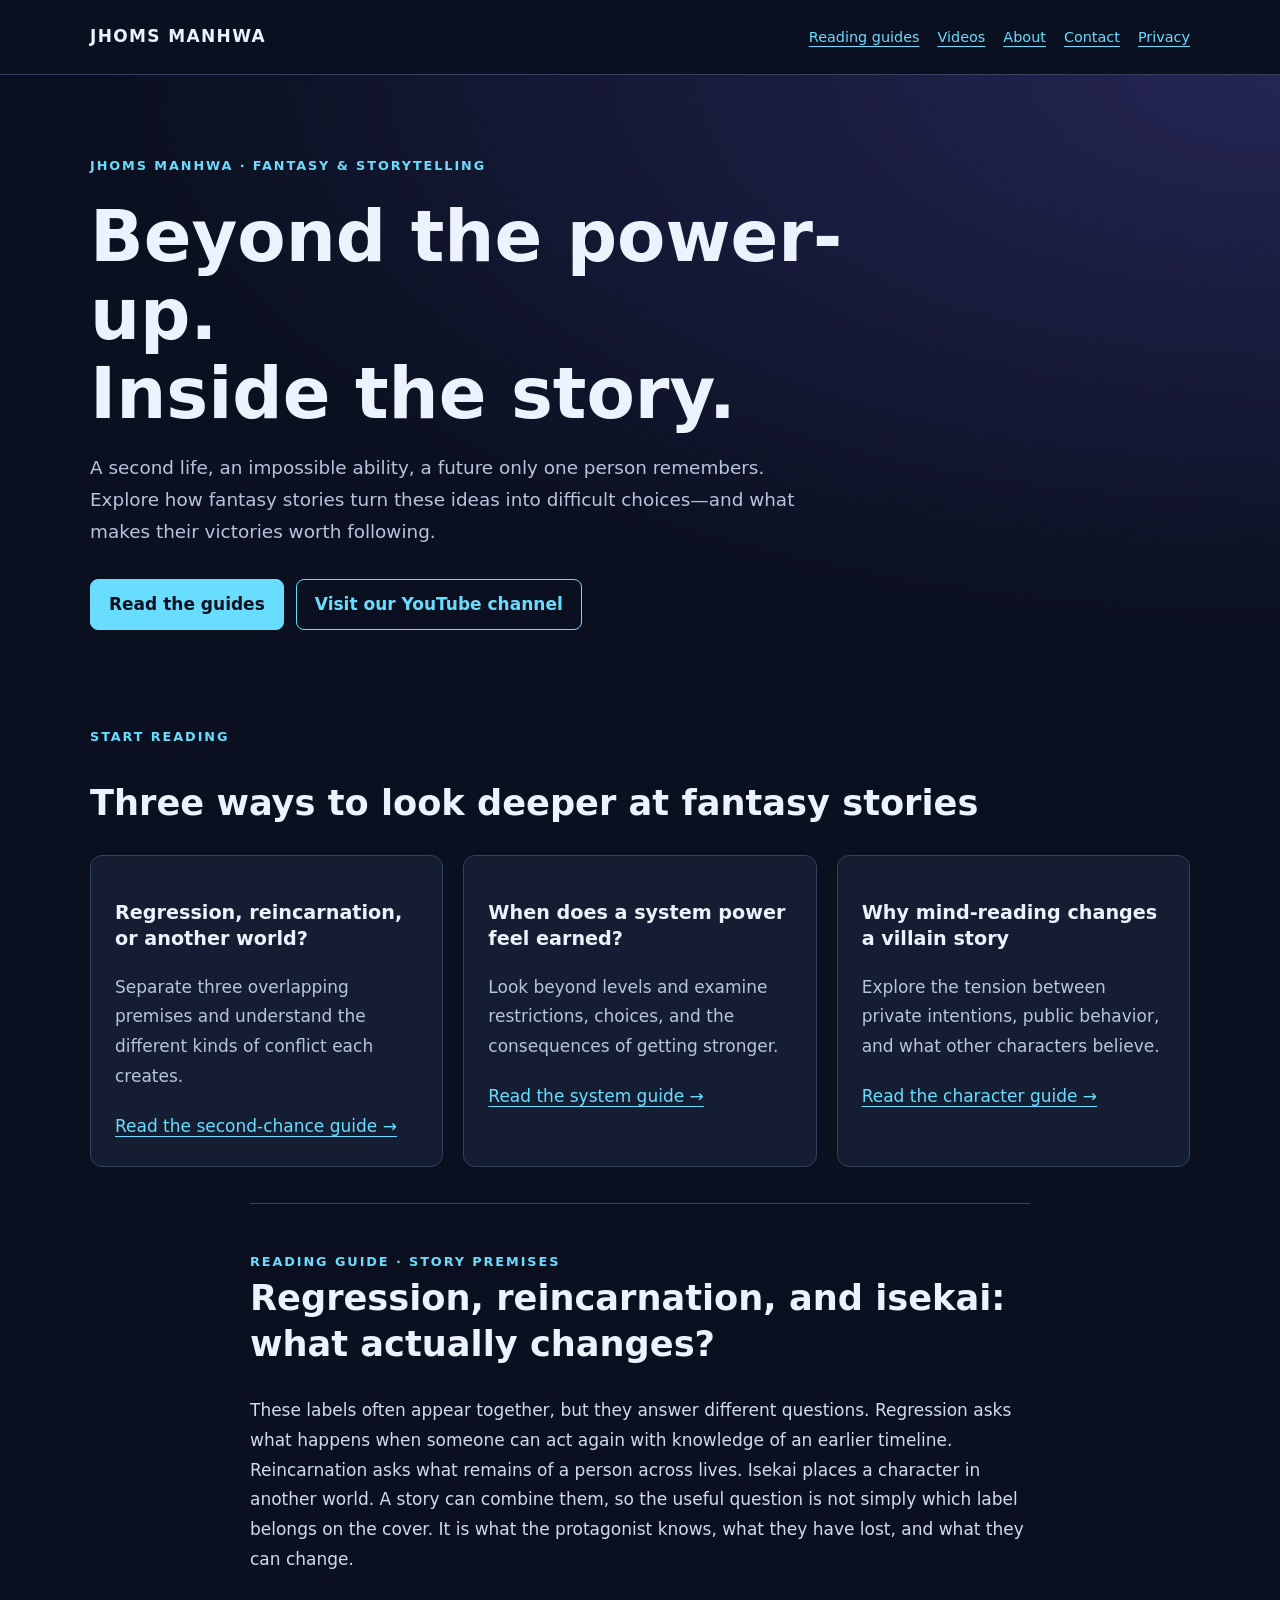
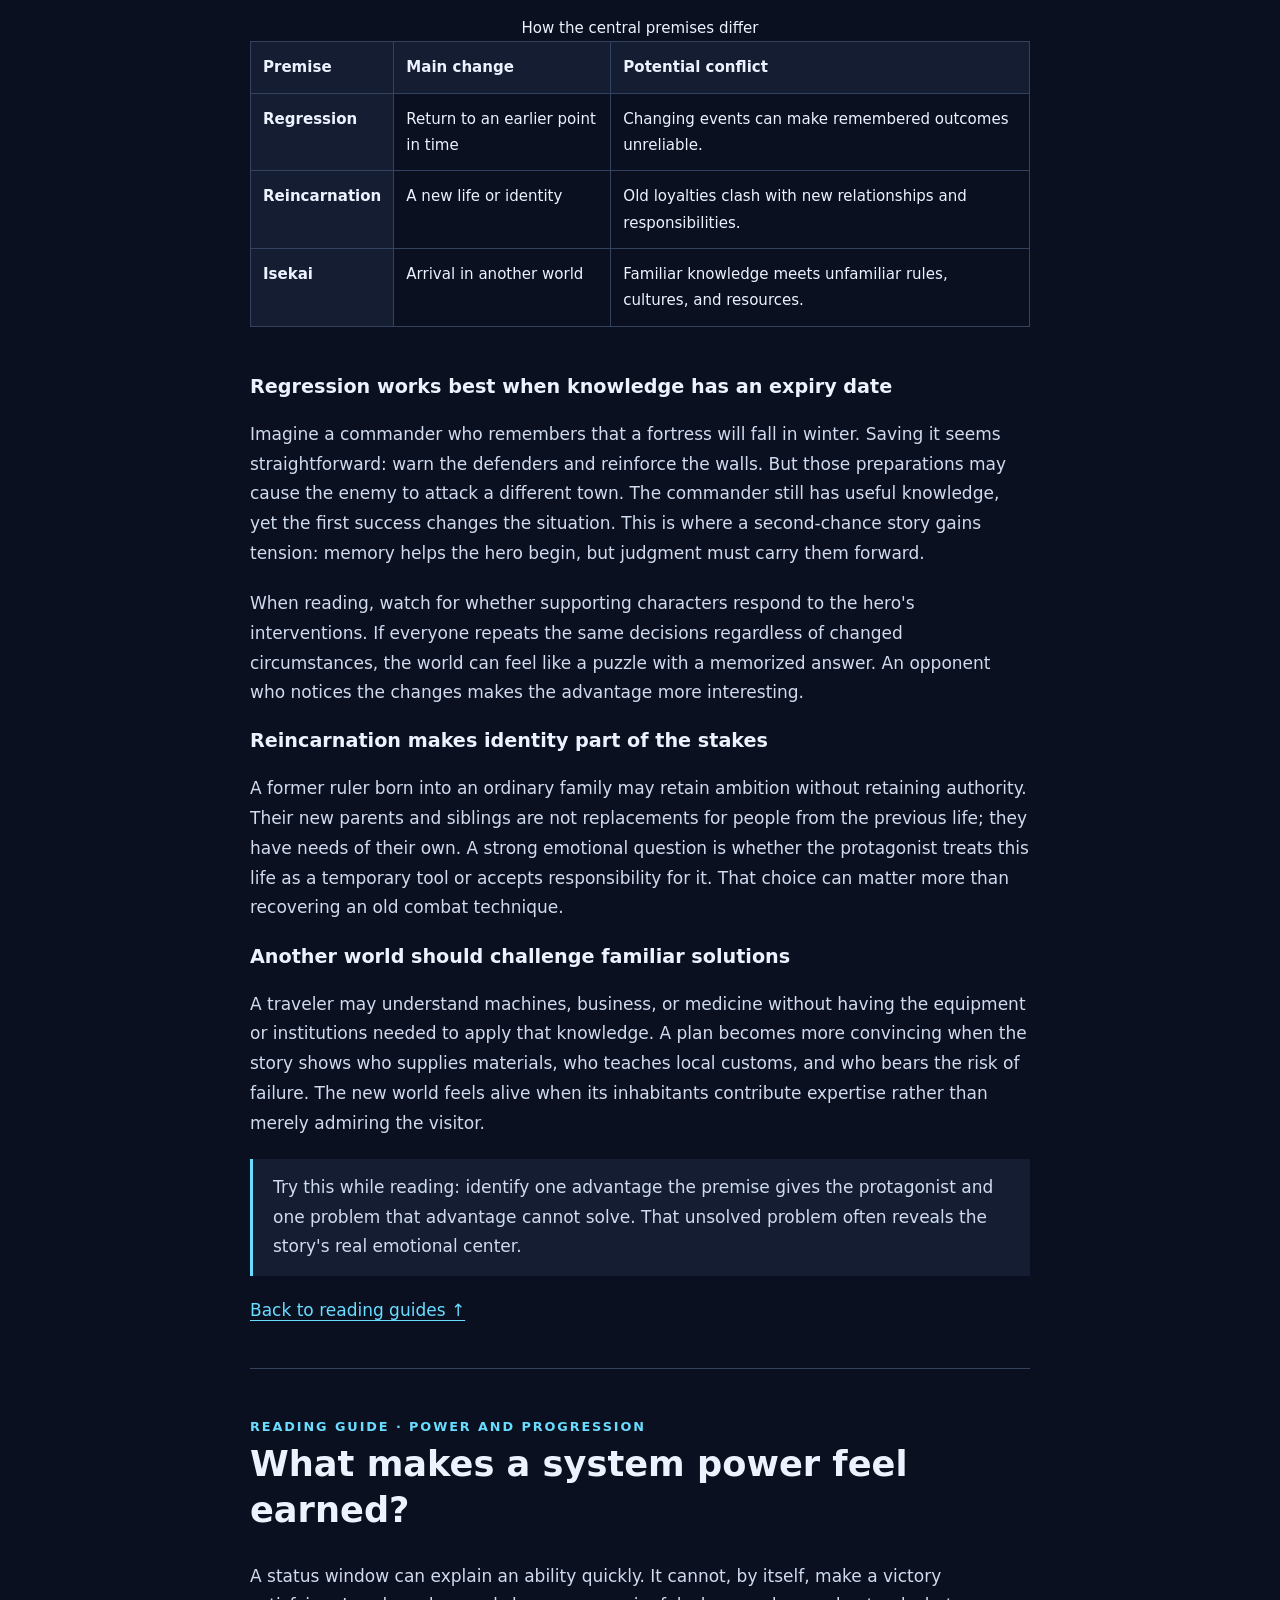
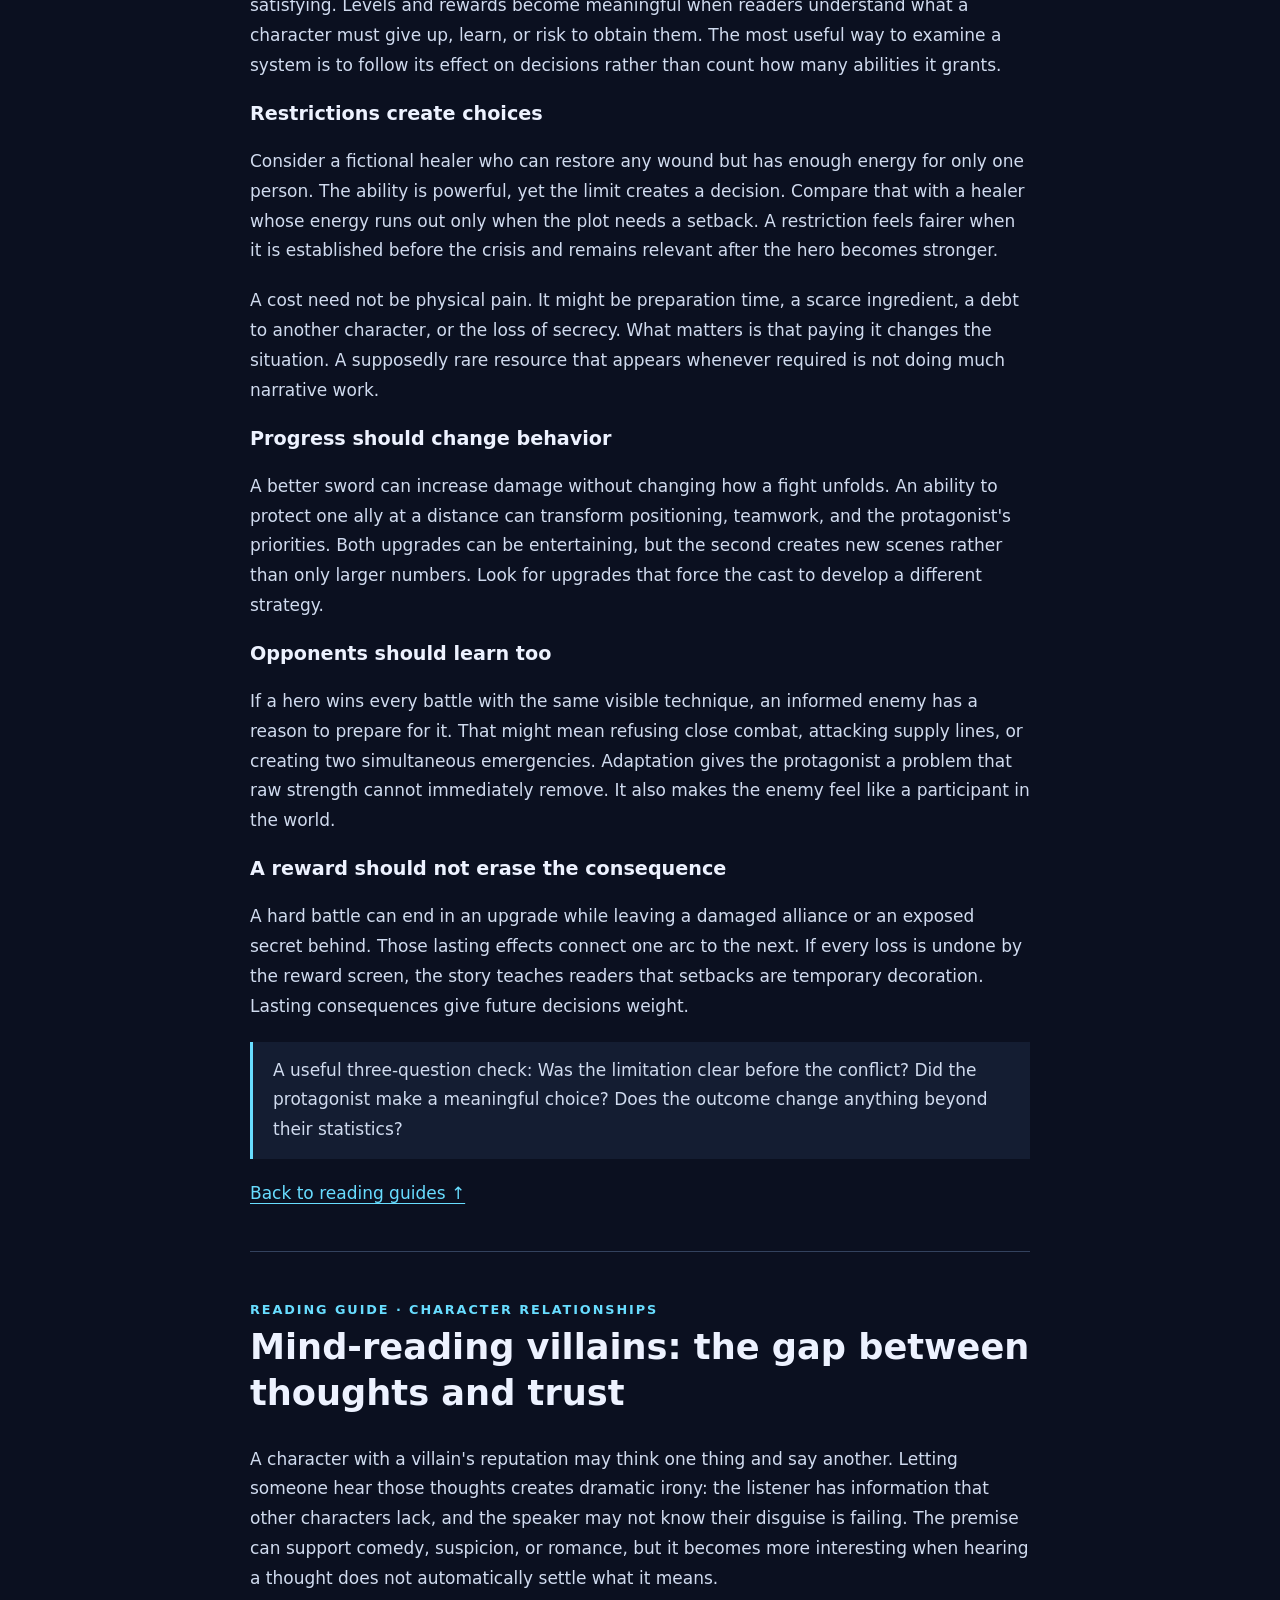
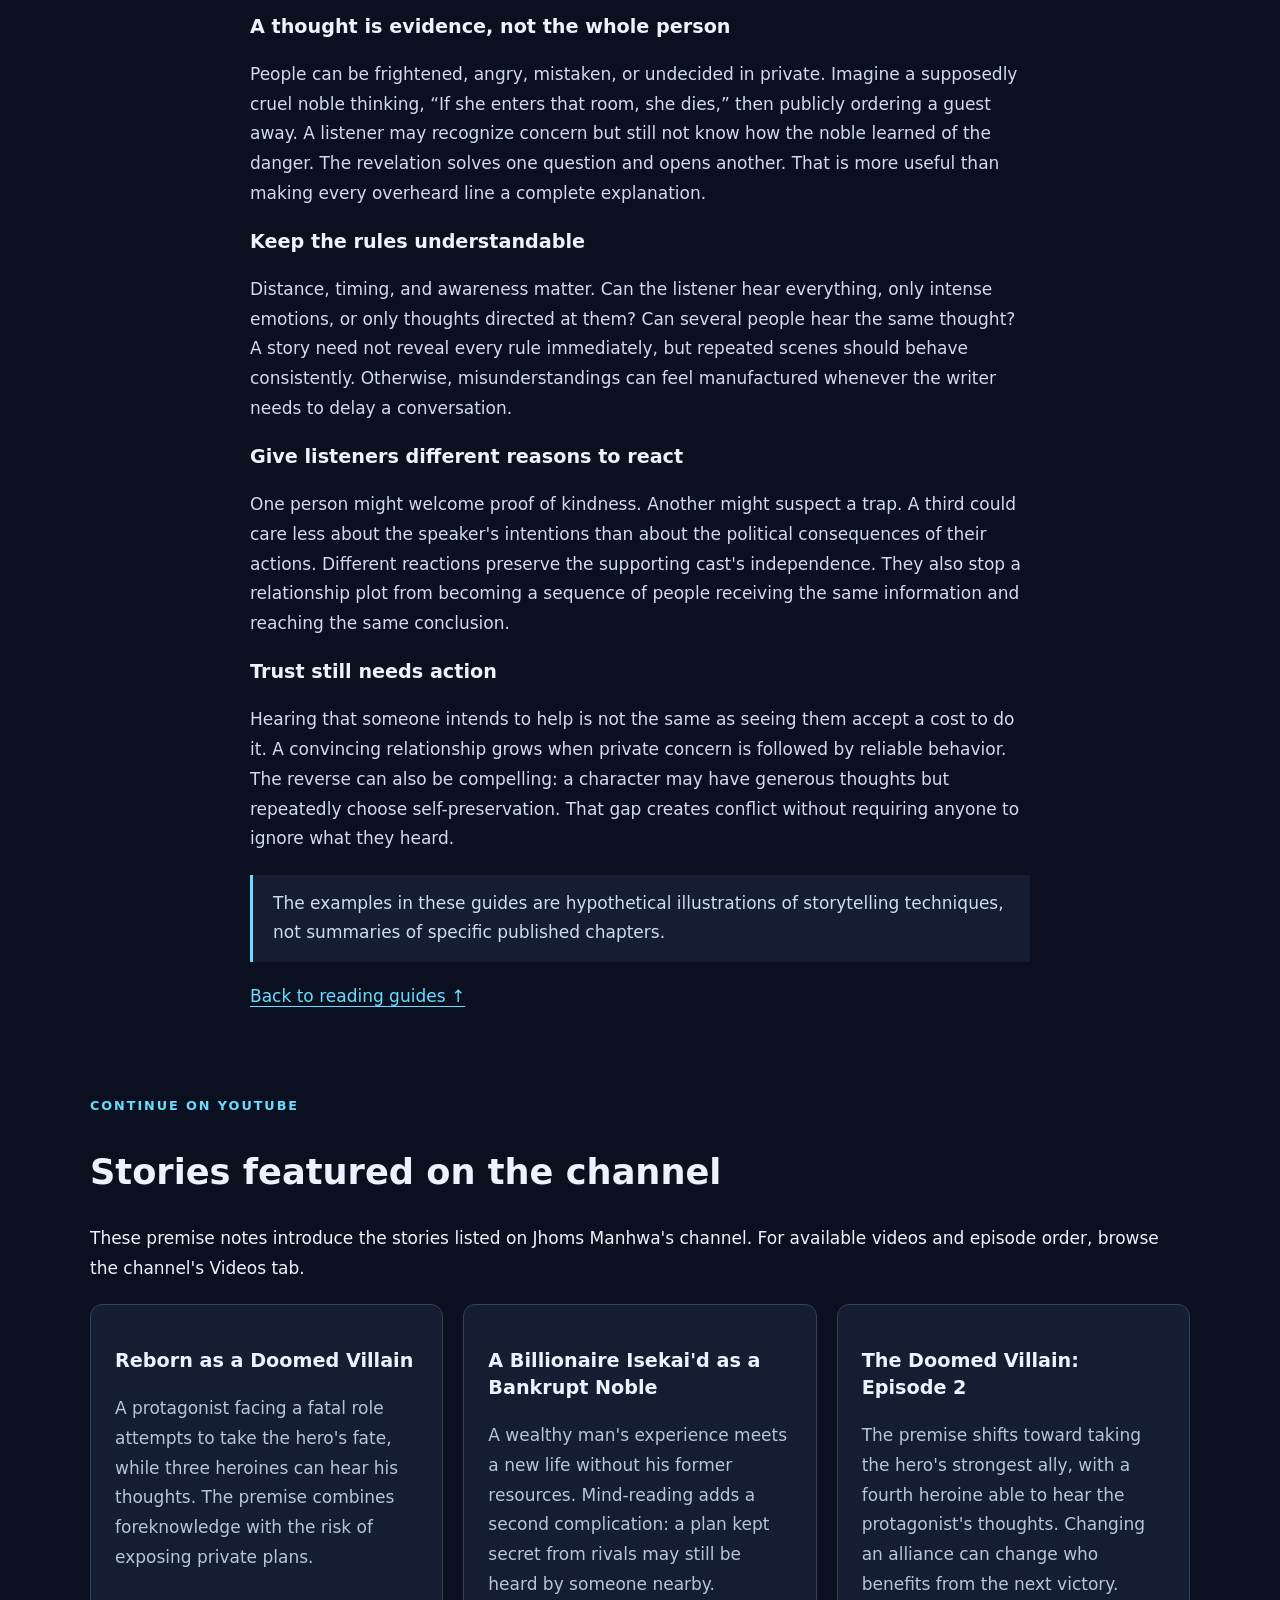
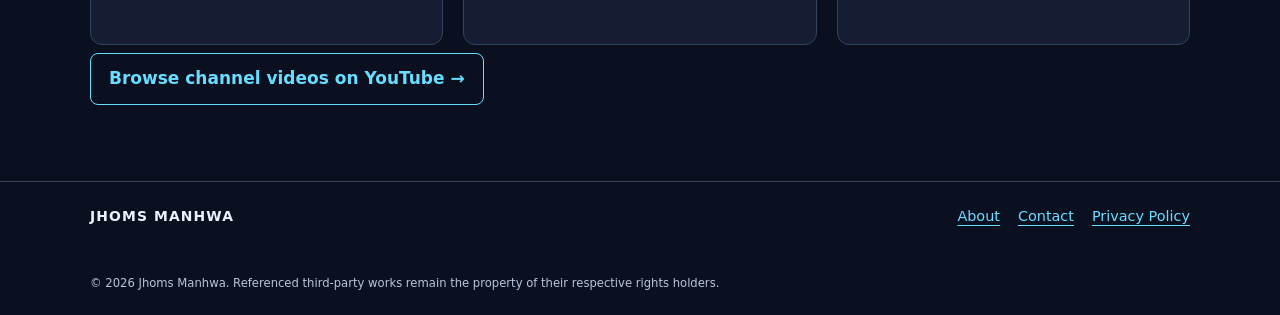
==== commit f73ad9b7: "Rename website to Jhoms Manhwa" ====
--- a/index.html
+++ b/index.html
@@ -3,8 +3,8 @@
 <head>
 <meta charset="UTF-8">
 <meta name="viewport" content="width=device-width, initial-scale=1.0">
-<title>RealmBreaker Manhwa — Fantasy Story Guides &amp; Videos</title>
-<meta name="description" content="Explore fantasy storytelling with RealmBreaker: guides to regression, reincarnation, system powers, and mind-reading stories, plus videos on YouTube.">
+<title>Jhoms Manhwa — Fantasy Story Guides &amp; Videos</title>
+<meta name="description" content="Explore fantasy storytelling with Jhoms Manhwa: guides to regression, reincarnation, system powers, and mind-reading stories, plus videos on YouTube.">
 <script async src="https://pagead2.googlesyndication.com/pagead/js/adsbygoogle.js?client=ca-pub-6000152437304799" crossorigin="anonymous"></script>
 <style>
 :root{color-scheme:dark;--bg:#0b1020;--panel:#141d32;--text:#edf2ff;--muted:#b7c4dd;--cyan:#68ddff;--line:#33425e}*{box-sizing:border-box}html{scroll-behavior:smooth;scroll-padding-top:24px}body{margin:0;background:var(--bg);color:var(--text);font:17px/1.75 system-ui,sans-serif}a{color:var(--cyan);text-underline-offset:4px}a:hover{color:white}a:focus-visible{outline:3px solid #ffe082;outline-offset:5px}.wrap{width:min(1100px,92%);margin:auto}nav{border-bottom:1px solid var(--line)}nav .wrap,footer .wrap{display:flex;align-items:center;justify-content:space-between;gap:20px;flex-wrap:wrap;padding:22px 0}.brand{font-weight:850;letter-spacing:.08em;text-decoration:none;color:var(--text)}.links{display:flex;gap:18px;flex-wrap:wrap;list-style:none;padding:0;margin:0}.links a{font-size:.9rem}.hero{padding:75px 0 55px;background:radial-gradient(ellipse at top right,#252554,transparent 65%)}.eyebrow{color:var(--cyan);font-size:.8rem;letter-spacing:.15em;text-transform:uppercase;font-weight:750}h1{font-size:clamp(2.3rem,6vw,4.4rem);line-height:1.12;max-width:850px;margin:18px 0}h2{font-size:clamp(1.6rem,3vw,2.2rem);line-height:1.3}h3{font-size:1.2rem;line-height:1.4}p{margin:0 0 1.2em}.lede{max-width:740px;font-size:1.15rem;color:var(--muted)}.button{display:inline-block;border:1px solid var(--cyan);padding:10px 18px;border-radius:8px;text-decoration:none;font-weight:700;margin:8px 12px 0 0}.button.primary{background:var(--cyan);color:var(--bg)}section{padding:36px 0}.grid{display:grid;grid-template-columns:repeat(3,minmax(0,1fr));gap:20px}.card{background:var(--panel);padding:24px;border:1px solid var(--line);border-radius:12px}.card p{color:var(--muted)}article{max-width:780px;margin:0 auto;padding:42px 0;border-top:1px solid var(--line)}article p,article li{color:#d0dbef}article h2{margin-top:0}.note{border-left:3px solid var(--cyan);padding:14px 20px;background:var(--panel)}.table-wrap{overflow-x:auto}table{width:100%;border-collapse:collapse;margin:20px 0 28px;font-size:.94rem}th,td{text-align:left;vertical-align:top;padding:12px;border:1px solid var(--line)}th{background:var(--panel)}footer{margin-top:40px;border-top:1px solid var(--line);color:var(--muted);font-size:.87rem}.skip{position:absolute;left:10px;top:-80px;background:var(--bg);padding:10px;z-index:5}.skip:focus{top:10px}@media(max-width:760px){.grid{grid-template-columns:1fr}.hero{padding:45px 0}nav .wrap{align-items:flex-start}.links{gap:10px 16px}.card{padding:20px}}@media(prefers-reduced-motion:reduce){html{scroll-behavior:auto}}
@@ -12,9 +12,9 @@
 </head>
 <body>
 <a class="skip" href="#main">Skip to content</a>
-<nav aria-label="Main navigation"><div class="wrap"><a class="brand" href="index.html" aria-current="page">REALMBREAKER</a><ul class="links"><li><a href="#guides">Reading guides</a></li><li><a href="#videos">Videos</a></li><li><a href="about.html">About</a></li><li><a href="contact.html">Contact</a></li><li><a href="privacy.html">Privacy</a></li></ul></div></nav>
+<nav aria-label="Main navigation"><div class="wrap"><a class="brand" href="index.html" aria-current="page">JHOMS MANHWA</a><ul class="links"><li><a href="#guides">Reading guides</a></li><li><a href="#videos">Videos</a></li><li><a href="about.html">About</a></li><li><a href="contact.html">Contact</a></li><li><a href="privacy.html">Privacy</a></li></ul></div></nav>
 <main id="main">
-<header class="hero"><div class="wrap"><span class="eyebrow">RealmBreaker Manhwa · Fantasy &amp; storytelling</span><h1>Beyond the power-up.<br>Inside the story.</h1><p class="lede">A second life, an impossible ability, a future only one person remembers. Explore how fantasy stories turn these ideas into difficult choices—and what makes their victories worth following.</p><a class="button primary" href="#guides">Read the guides</a><a class="button" href="https://www.youtube.com/@RealmBreakerManhwa">Visit our YouTube channel</a></div></header>
+<header class="hero"><div class="wrap"><span class="eyebrow">Jhoms Manhwa · Fantasy &amp; storytelling</span><h1>Beyond the power-up.<br>Inside the story.</h1><p class="lede">A second life, an impossible ability, a future only one person remembers. Explore how fantasy stories turn these ideas into difficult choices—and what makes their victories worth following.</p><a class="button primary" href="#guides">Read the guides</a><a class="button" href="https://www.youtube.com/@Jhoms_Manhwa">Visit our YouTube channel</a></div></header>
 <section class="wrap" id="guides" aria-labelledby="guides-title"><span class="eyebrow">Start reading</span><h2 id="guides-title">Three ways to look deeper at fantasy stories</h2><div class="grid"><div class="card"><h3>Regression, reincarnation, or another world?</h3><p>Separate three overlapping premises and understand the different kinds of conflict each creates.</p><a href="#second-chances">Read the second-chance guide →</a></div><div class="card"><h3>When does a system power feel earned?</h3><p>Look beyond levels and examine restrictions, choices, and the consequences of getting stronger.</p><a href="#system-powers">Read the system guide →</a></div><div class="card"><h3>Why mind-reading changes a villain story</h3><p>Explore the tension between private intentions, public behavior, and what other characters believe.</p><a href="#mind-reading">Read the character guide →</a></div></div></section>
 <div class="wrap">
 <article id="second-chances" aria-labelledby="second-title"><span class="eyebrow">Reading guide · Story premises</span><h2 id="second-title">Regression, reincarnation, and isekai: what actually changes?</h2><p>These labels often appear together, but they answer different questions. Regression asks what happens when someone can act again with knowledge of an earlier timeline. Reincarnation asks what remains of a person across lives. Isekai places a character in another world. A story can combine them, so the useful question is not simply which label belongs on the cover. It is what the protagonist knows, what they have lost, and what they can change.</p>
@@ -25,8 +25,8 @@
 <article id="system-powers" aria-labelledby="system-title"><span class="eyebrow">Reading guide · Power and progression</span><h2 id="system-title">What makes a system power feel earned?</h2><p>A status window can explain an ability quickly. It cannot, by itself, make a victory satisfying. Levels and rewards become meaningful when readers understand what a character must give up, learn, or risk to obtain them. The most useful way to examine a system is to follow its effect on decisions rather than count how many abilities it grants.</p><h3>Restrictions create choices</h3><p>Consider a fictional healer who can restore any wound but has enough energy for only one person. The ability is powerful, yet the limit creates a decision. Compare that with a healer whose energy runs out only when the plot needs a setback. A restriction feels fairer when it is established before the crisis and remains relevant after the hero becomes stronger.</p><p>A cost need not be physical pain. It might be preparation time, a scarce ingredient, a debt to another character, or the loss of secrecy. What matters is that paying it changes the situation. A supposedly rare resource that appears whenever required is not doing much narrative work.</p><h3>Progress should change behavior</h3><p>A better sword can increase damage without changing how a fight unfolds. An ability to protect one ally at a distance can transform positioning, teamwork, and the protagonist's priorities. Both upgrades can be entertaining, but the second creates new scenes rather than only larger numbers. Look for upgrades that force the cast to develop a different strategy.</p><h3>Opponents should learn too</h3><p>If a hero wins every battle with the same visible technique, an informed enemy has a reason to prepare for it. That might mean refusing close combat, attacking supply lines, or creating two simultaneous emergencies. Adaptation gives the protagonist a problem that raw strength cannot immediately remove. It also makes the enemy feel like a participant in the world.</p><h3>A reward should not erase the consequence</h3><p>A hard battle can end in an upgrade while leaving a damaged alliance or an exposed secret behind. Those lasting effects connect one arc to the next. If every loss is undone by the reward screen, the story teaches readers that setbacks are temporary decoration. Lasting consequences give future decisions weight.</p><p class="note">A useful three-question check: Was the limitation clear before the conflict? Did the protagonist make a meaningful choice? Does the outcome change anything beyond their statistics?</p><a href="#guides">Back to reading guides ↑</a></article>
 <article id="mind-reading" aria-labelledby="mind-title"><span class="eyebrow">Reading guide · Character relationships</span><h2 id="mind-title">Mind-reading villains: the gap between thoughts and trust</h2><p>A character with a villain's reputation may think one thing and say another. Letting someone hear those thoughts creates dramatic irony: the listener has information that other characters lack, and the speaker may not know their disguise is failing. The premise can support comedy, suspicion, or romance, but it becomes more interesting when hearing a thought does not automatically settle what it means.</p><h3>A thought is evidence, not the whole person</h3><p>People can be frightened, angry, mistaken, or undecided in private. Imagine a supposedly cruel noble thinking, “If she enters that room, she dies,” then publicly ordering a guest away. A listener may recognize concern but still not know how the noble learned of the danger. The revelation solves one question and opens another. That is more useful than making every overheard line a complete explanation.</p><h3>Keep the rules understandable</h3><p>Distance, timing, and awareness matter. Can the listener hear everything, only intense emotions, or only thoughts directed at them? Can several people hear the same thought? A story need not reveal every rule immediately, but repeated scenes should behave consistently. Otherwise, misunderstandings can feel manufactured whenever the writer needs to delay a conversation.</p><h3>Give listeners different reasons to react</h3><p>One person might welcome proof of kindness. Another might suspect a trap. A third could care less about the speaker's intentions than about the political consequences of their actions. Different reactions preserve the supporting cast's independence. They also stop a relationship plot from becoming a sequence of people receiving the same information and reaching the same conclusion.</p><h3>Trust still needs action</h3><p>Hearing that someone intends to help is not the same as seeing them accept a cost to do it. A convincing relationship grows when private concern is followed by reliable behavior. The reverse can also be compelling: a character may have generous thoughts but repeatedly choose self-preservation. That gap creates conflict without requiring anyone to ignore what they heard.</p><p class="note">The examples in these guides are hypothetical illustrations of storytelling techniques, not summaries of specific published chapters.</p><a href="#guides">Back to reading guides ↑</a></article>
 </div>
-<section class="wrap" id="videos" aria-labelledby="videos-title"><span class="eyebrow">Continue on YouTube</span><h2 id="videos-title">Stories featured on the channel</h2><p>These premise notes introduce the stories listed on RealmBreaker's channel. For available videos and episode order, browse the channel's Videos tab.</p><div class="grid"><div class="card"><h3>Reborn as a Doomed Villain</h3><p>A protagonist facing a fatal role attempts to take the hero's fate, while three heroines can hear his thoughts. The premise combines foreknowledge with the risk of exposing private plans.</p></div><div class="card"><h3>A Billionaire Isekai'd as a Bankrupt Noble</h3><p>A wealthy man's experience meets a new life without his former resources. Mind-reading adds a second complication: a plan kept secret from rivals may still be heard by someone nearby.</p></div><div class="card"><h3>The Doomed Villain: Episode 2</h3><p>The premise shifts toward taking the hero's strongest ally, with a fourth heroine able to hear the protagonist's thoughts. Changing an alliance can change who benefits from the next victory.</p></div></div><a class="button" href="https://www.youtube.com/@RealmBreakerManhwa/videos">Browse channel videos on YouTube →</a></section>
+<section class="wrap" id="videos" aria-labelledby="videos-title"><span class="eyebrow">Continue on YouTube</span><h2 id="videos-title">Stories featured on the channel</h2><p>These premise notes introduce the stories listed on Jhoms Manhwa's channel. For available videos and episode order, browse the channel's Videos tab.</p><div class="grid"><div class="card"><h3>Reborn as a Doomed Villain</h3><p>A protagonist facing a fatal role attempts to take the hero's fate, while three heroines can hear his thoughts. The premise combines foreknowledge with the risk of exposing private plans.</p></div><div class="card"><h3>A Billionaire Isekai'd as a Bankrupt Noble</h3><p>A wealthy man's experience meets a new life without his former resources. Mind-reading adds a second complication: a plan kept secret from rivals may still be heard by someone nearby.</p></div><div class="card"><h3>The Doomed Villain: Episode 2</h3><p>The premise shifts toward taking the hero's strongest ally, with a fourth heroine able to hear the protagonist's thoughts. Changing an alliance can change who benefits from the next victory.</p></div></div><a class="button" href="https://www.youtube.com/@Jhoms_Manhwa/videos">Browse channel videos on YouTube →</a></section>
 </main>
-<footer><div class="wrap"><span class="brand">REALMBREAKER MANHWA</span><ul class="links"><li><a href="about.html">About</a></li><li><a href="contact.html">Contact</a></li><li><a href="privacy.html">Privacy Policy</a></li></ul></div><div class="wrap"><small>© 2026 RealmBreaker Manhwa. Referenced third-party works remain the property of their respective rights holders.</small></div></footer>
+<footer><div class="wrap"><span class="brand">JHOMS MANHWA</span><ul class="links"><li><a href="about.html">About</a></li><li><a href="contact.html">Contact</a></li><li><a href="privacy.html">Privacy Policy</a></li></ul></div><div class="wrap"><small>© 2026 Jhoms Manhwa. Referenced third-party works remain the property of their respective rights holders.</small></div></footer>
 </body>
 </html>
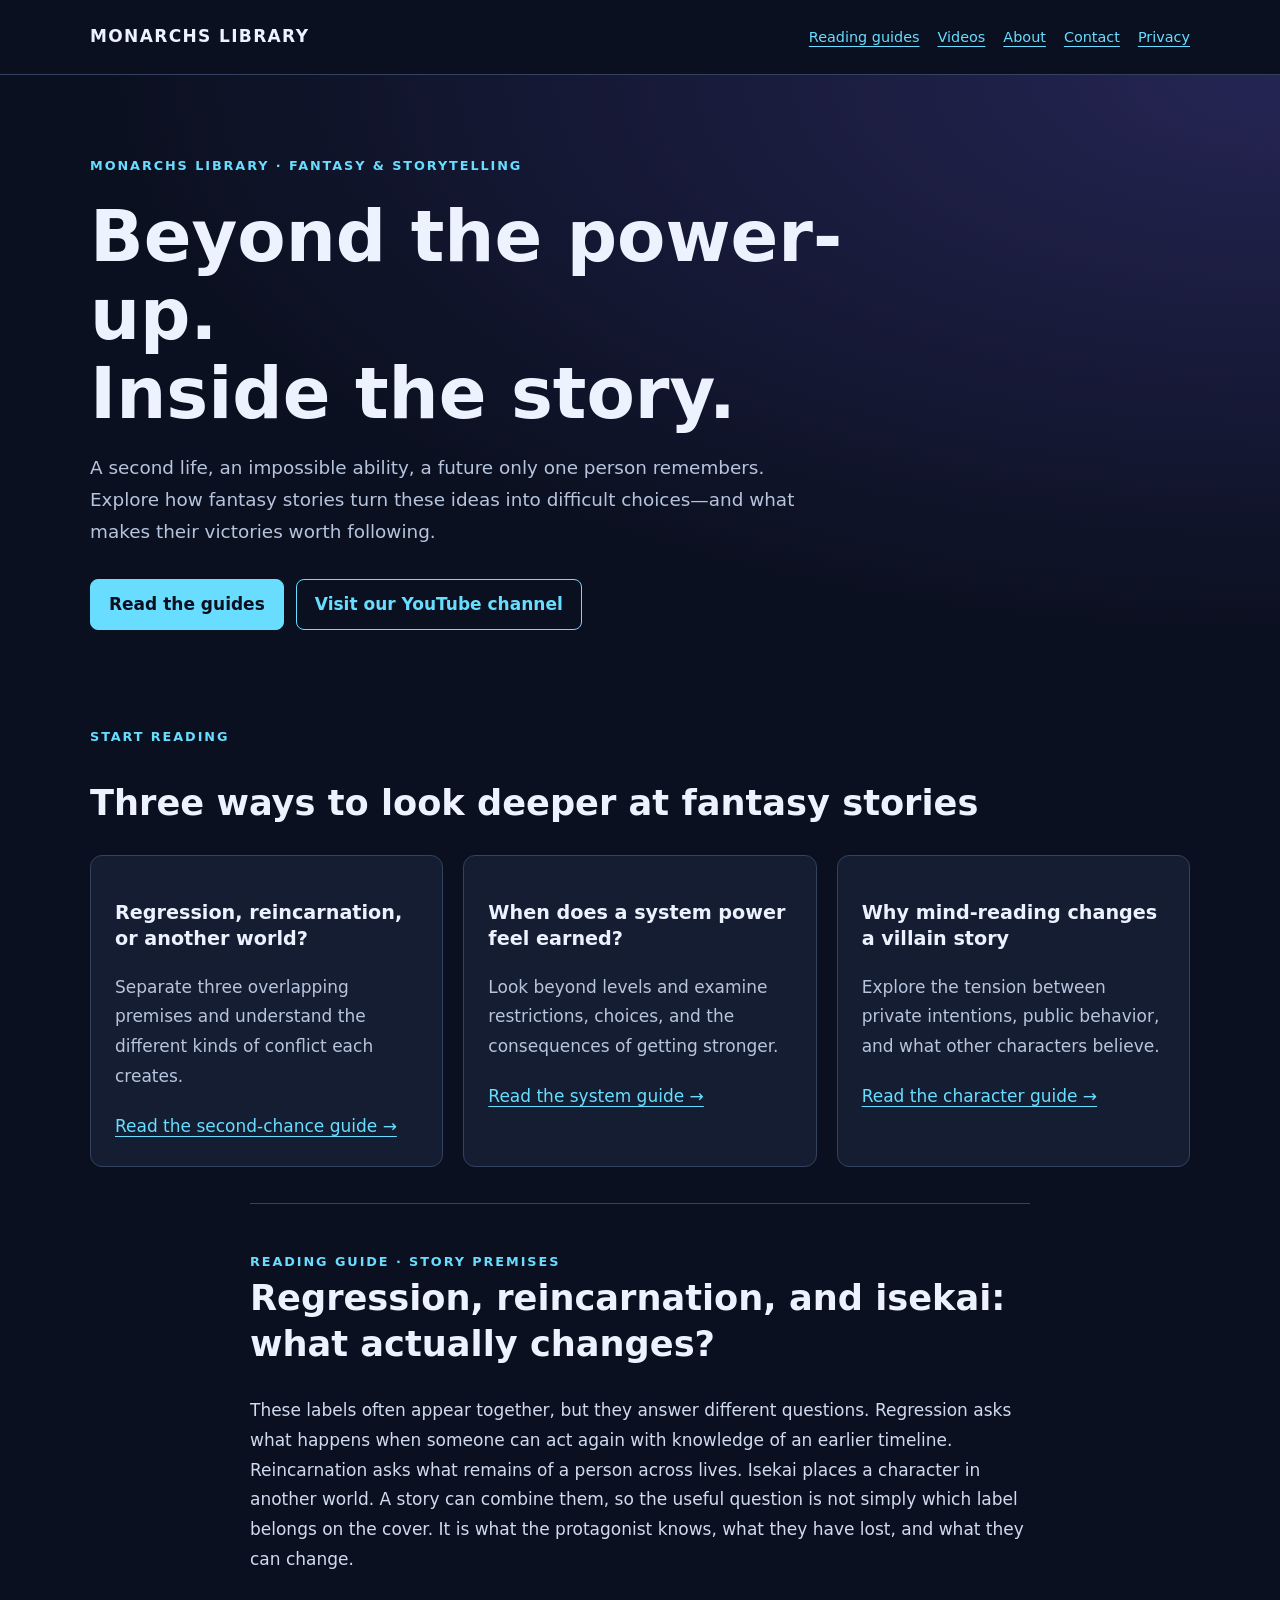
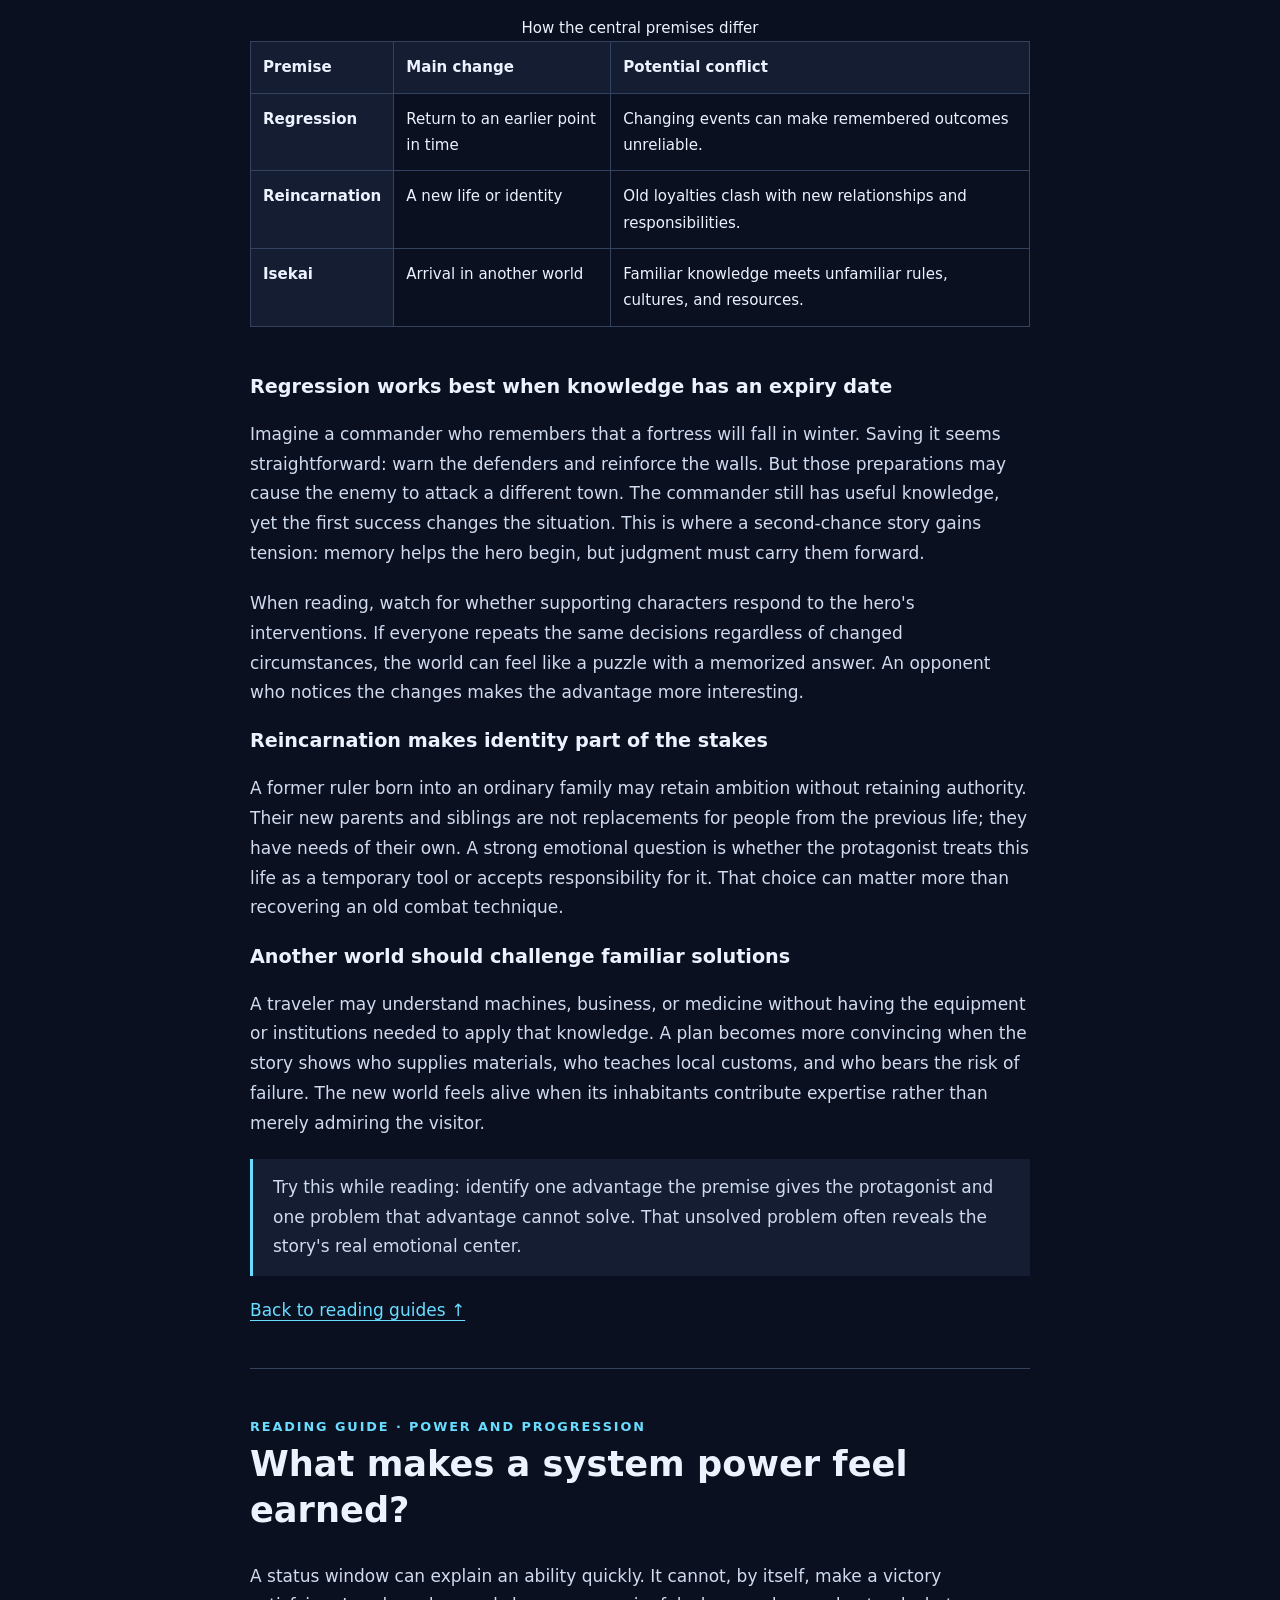
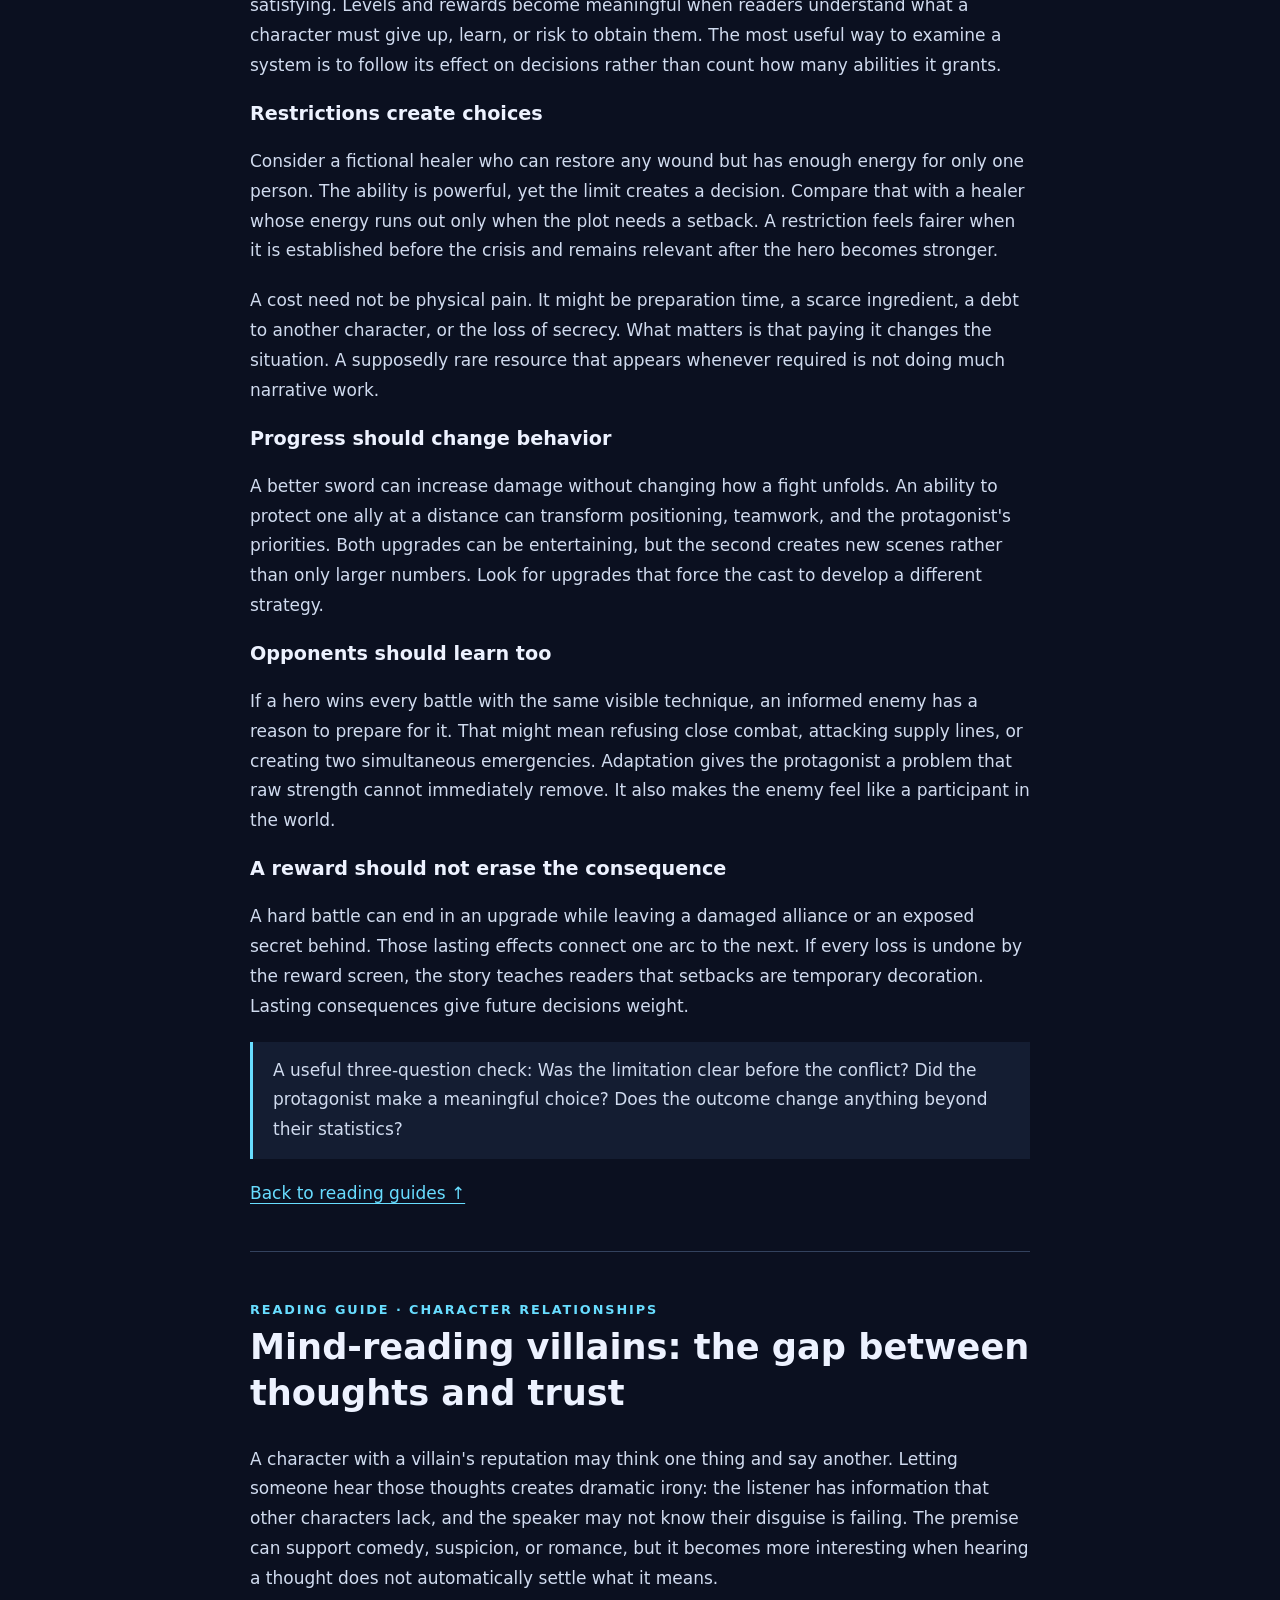
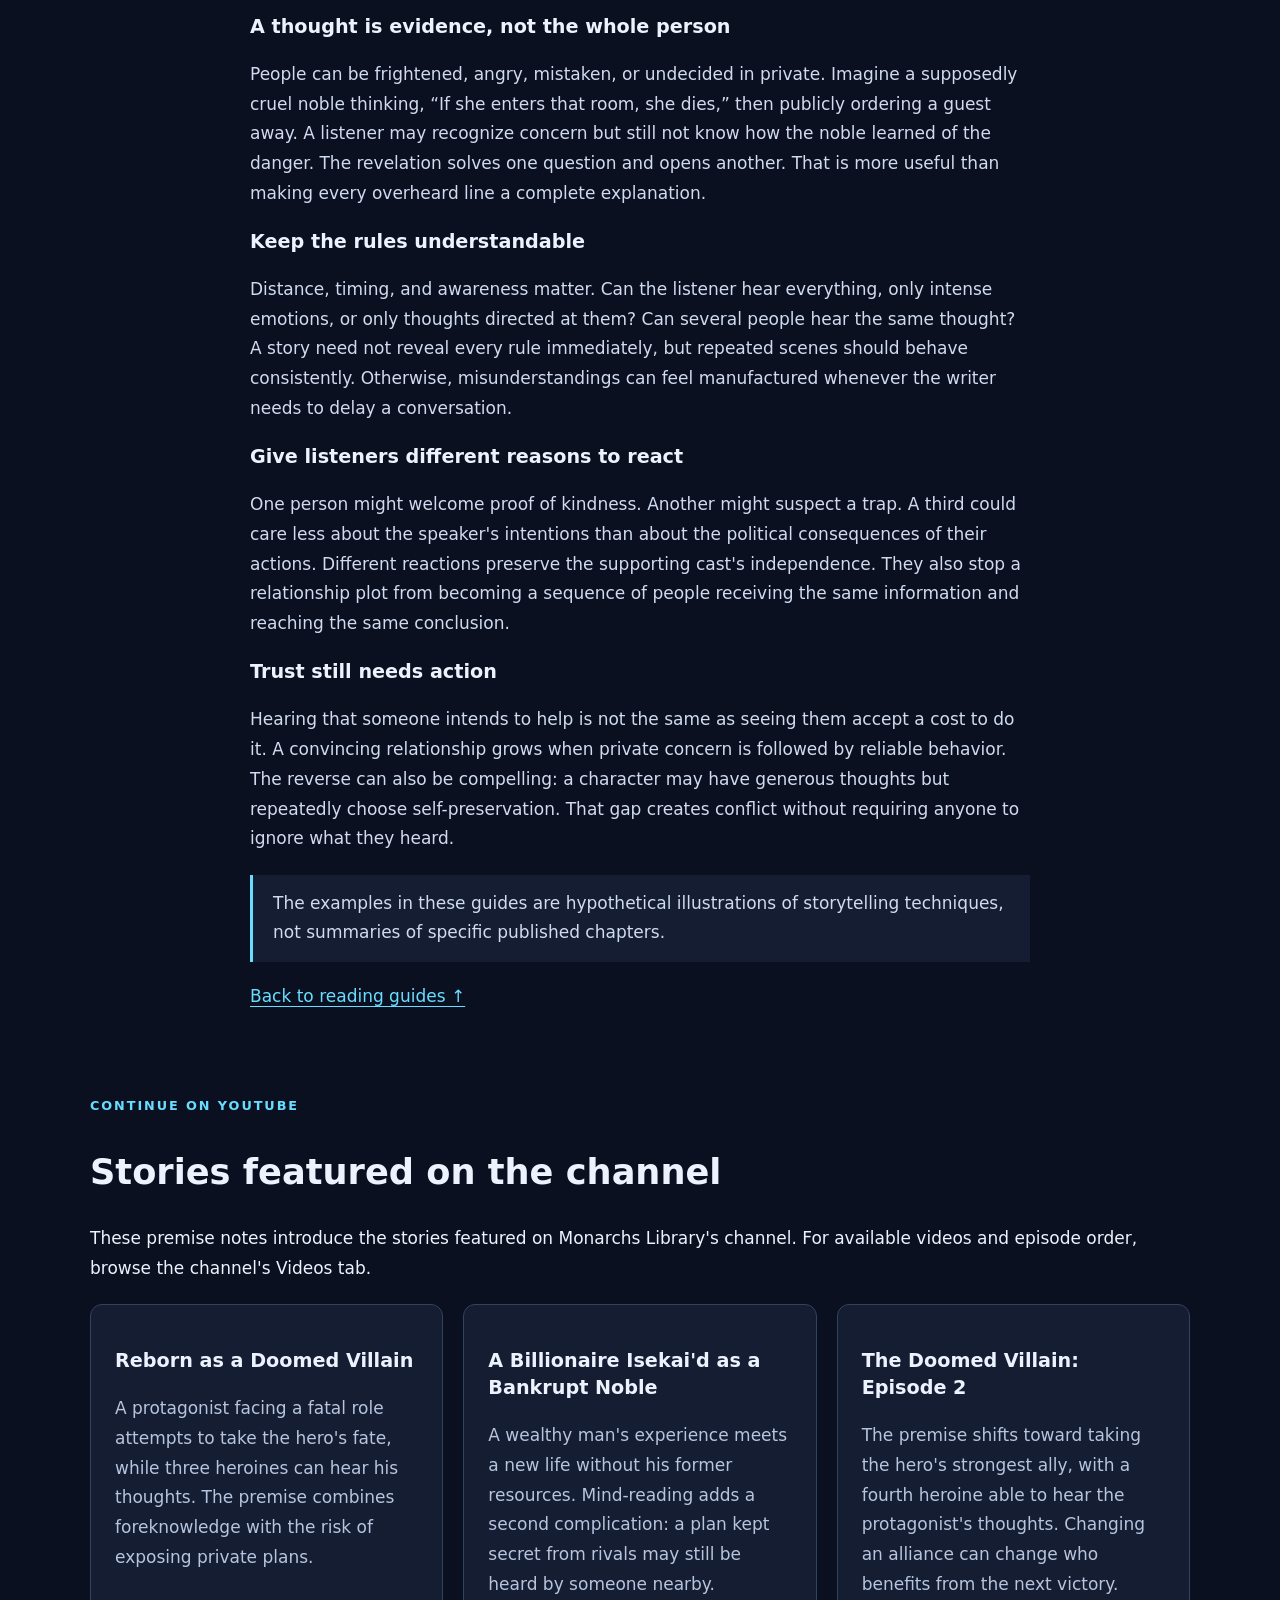
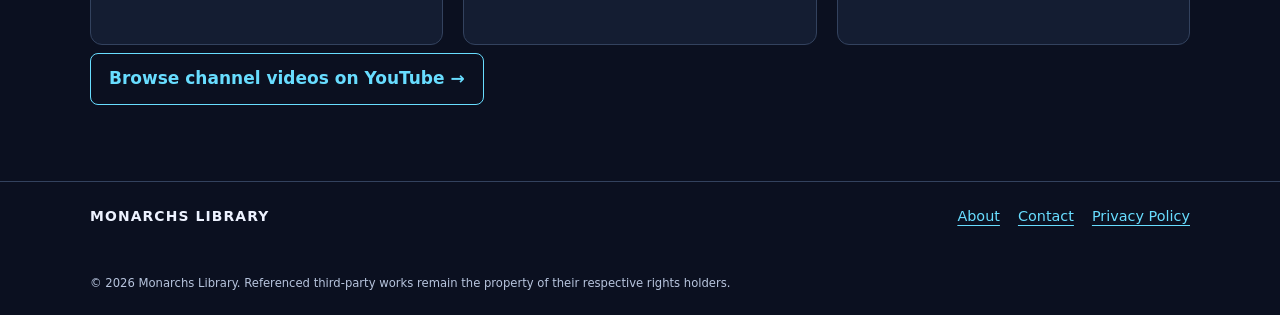
==== commit d688d1f5: "Rebrand homepage to Monarchs Library" ====
--- a/index.html
+++ b/index.html
@@ -3,8 +3,8 @@
 <head>
 <meta charset="UTF-8">
 <meta name="viewport" content="width=device-width, initial-scale=1.0">
-<title>Jhoms Manhwa — Fantasy Story Guides &amp; Videos</title>
-<meta name="description" content="Explore fantasy storytelling with Jhoms Manhwa: guides to regression, reincarnation, system powers, and mind-reading stories, plus videos on YouTube.">
+<title>Monarchs Library — Fantasy Story Guides &amp; Videos</title>
+<meta name="description" content="Explore fantasy storytelling with Monarchs Library: manhwa recaps, original fantasy stories, and guides to regression, reincarnation, system powers, academy stories, and character relationships.">
 <script async src="https://pagead2.googlesyndication.com/pagead/js/adsbygoogle.js?client=ca-pub-6000152437304799" crossorigin="anonymous"></script>
 <style>
 :root{color-scheme:dark;--bg:#0b1020;--panel:#141d32;--text:#edf2ff;--muted:#b7c4dd;--cyan:#68ddff;--line:#33425e}*{box-sizing:border-box}html{scroll-behavior:smooth;scroll-padding-top:24px}body{margin:0;background:var(--bg);color:var(--text);font:17px/1.75 system-ui,sans-serif}a{color:var(--cyan);text-underline-offset:4px}a:hover{color:white}a:focus-visible{outline:3px solid #ffe082;outline-offset:5px}.wrap{width:min(1100px,92%);margin:auto}nav{border-bottom:1px solid var(--line)}nav .wrap,footer .wrap{display:flex;align-items:center;justify-content:space-between;gap:20px;flex-wrap:wrap;padding:22px 0}.brand{font-weight:850;letter-spacing:.08em;text-decoration:none;color:var(--text)}.links{display:flex;gap:18px;flex-wrap:wrap;list-style:none;padding:0;margin:0}.links a{font-size:.9rem}.hero{padding:75px 0 55px;background:radial-gradient(ellipse at top right,#252554,transparent 65%)}.eyebrow{color:var(--cyan);font-size:.8rem;letter-spacing:.15em;text-transform:uppercase;font-weight:750}h1{font-size:clamp(2.3rem,6vw,4.4rem);line-height:1.12;max-width:850px;margin:18px 0}h2{font-size:clamp(1.6rem,3vw,2.2rem);line-height:1.3}h3{font-size:1.2rem;line-height:1.4}p{margin:0 0 1.2em}.lede{max-width:740px;font-size:1.15rem;color:var(--muted)}.button{display:inline-block;border:1px solid var(--cyan);padding:10px 18px;border-radius:8px;text-decoration:none;font-weight:700;margin:8px 12px 0 0}.button.primary{background:var(--cyan);color:var(--bg)}section{padding:36px 0}.grid{display:grid;grid-template-columns:repeat(3,minmax(0,1fr));gap:20px}.card{background:var(--panel);padding:24px;border:1px solid var(--line);border-radius:12px}.card p{color:var(--muted)}article{max-width:780px;margin:0 auto;padding:42px 0;border-top:1px solid var(--line)}article p,article li{color:#d0dbef}article h2{margin-top:0}.note{border-left:3px solid var(--cyan);padding:14px 20px;background:var(--panel)}.table-wrap{overflow-x:auto}table{width:100%;border-collapse:collapse;margin:20px 0 28px;font-size:.94rem}th,td{text-align:left;vertical-align:top;padding:12px;border:1px solid var(--line)}th{background:var(--panel)}footer{margin-top:40px;border-top:1px solid var(--line);color:var(--muted);font-size:.87rem}.skip{position:absolute;left:10px;top:-80px;background:var(--bg);padding:10px;z-index:5}.skip:focus{top:10px}@media(max-width:760px){.grid{grid-template-columns:1fr}.hero{padding:45px 0}nav .wrap{align-items:flex-start}.links{gap:10px 16px}.card{padding:20px}}@media(prefers-reduced-motion:reduce){html{scroll-behavior:auto}}
@@ -12,9 +12,9 @@
 </head>
 <body>
 <a class="skip" href="#main">Skip to content</a>
-<nav aria-label="Main navigation"><div class="wrap"><a class="brand" href="index.html" aria-current="page">JHOMS MANHWA</a><ul class="links"><li><a href="#guides">Reading guides</a></li><li><a href="#videos">Videos</a></li><li><a href="about.html">About</a></li><li><a href="contact.html">Contact</a></li><li><a href="privacy.html">Privacy</a></li></ul></div></nav>
+<nav aria-label="Main navigation"><div class="wrap"><a class="brand" href="index.html" aria-current="page">MONARCHS LIBRARY</a><ul class="links"><li><a href="#guides">Reading guides</a></li><li><a href="#videos">Videos</a></li><li><a href="about.html">About</a></li><li><a href="contact.html">Contact</a></li><li><a href="privacy.html">Privacy</a></li></ul></div></nav>
 <main id="main">
-<header class="hero"><div class="wrap"><span class="eyebrow">Jhoms Manhwa · Fantasy &amp; storytelling</span><h1>Beyond the power-up.<br>Inside the story.</h1><p class="lede">A second life, an impossible ability, a future only one person remembers. Explore how fantasy stories turn these ideas into difficult choices—and what makes their victories worth following.</p><a class="button primary" href="#guides">Read the guides</a><a class="button" href="https://www.youtube.com/@Jhoms_Manhwa">Visit our YouTube channel</a></div></header>
+<header class="hero"><div class="wrap"><span class="eyebrow">Monarchs Library · Fantasy &amp; storytelling</span><h1>Beyond the power-up.<br>Inside the story.</h1><p class="lede">A second life, an impossible ability, a future only one person remembers. Explore how fantasy stories turn these ideas into difficult choices—and what makes their victories worth following.</p><a class="button primary" href="#guides">Read the guides</a><a class="button" href="https://www.youtube.com/@Monarchs_Library">Visit our YouTube channel</a></div></header>
 <section class="wrap" id="guides" aria-labelledby="guides-title"><span class="eyebrow">Start reading</span><h2 id="guides-title">Three ways to look deeper at fantasy stories</h2><div class="grid"><div class="card"><h3>Regression, reincarnation, or another world?</h3><p>Separate three overlapping premises and understand the different kinds of conflict each creates.</p><a href="#second-chances">Read the second-chance guide →</a></div><div class="card"><h3>When does a system power feel earned?</h3><p>Look beyond levels and examine restrictions, choices, and the consequences of getting stronger.</p><a href="#system-powers">Read the system guide →</a></div><div class="card"><h3>Why mind-reading changes a villain story</h3><p>Explore the tension between private intentions, public behavior, and what other characters believe.</p><a href="#mind-reading">Read the character guide →</a></div></div></section>
 <div class="wrap">
 <article id="second-chances" aria-labelledby="second-title"><span class="eyebrow">Reading guide · Story premises</span><h2 id="second-title">Regression, reincarnation, and isekai: what actually changes?</h2><p>These labels often appear together, but they answer different questions. Regression asks what happens when someone can act again with knowledge of an earlier timeline. Reincarnation asks what remains of a person across lives. Isekai places a character in another world. A story can combine them, so the useful question is not simply which label belongs on the cover. It is what the protagonist knows, what they have lost, and what they can change.</p>
@@ -25,8 +25,8 @@
 <article id="system-powers" aria-labelledby="system-title"><span class="eyebrow">Reading guide · Power and progression</span><h2 id="system-title">What makes a system power feel earned?</h2><p>A status window can explain an ability quickly. It cannot, by itself, make a victory satisfying. Levels and rewards become meaningful when readers understand what a character must give up, learn, or risk to obtain them. The most useful way to examine a system is to follow its effect on decisions rather than count how many abilities it grants.</p><h3>Restrictions create choices</h3><p>Consider a fictional healer who can restore any wound but has enough energy for only one person. The ability is powerful, yet the limit creates a decision. Compare that with a healer whose energy runs out only when the plot needs a setback. A restriction feels fairer when it is established before the crisis and remains relevant after the hero becomes stronger.</p><p>A cost need not be physical pain. It might be preparation time, a scarce ingredient, a debt to another character, or the loss of secrecy. What matters is that paying it changes the situation. A supposedly rare resource that appears whenever required is not doing much narrative work.</p><h3>Progress should change behavior</h3><p>A better sword can increase damage without changing how a fight unfolds. An ability to protect one ally at a distance can transform positioning, teamwork, and the protagonist's priorities. Both upgrades can be entertaining, but the second creates new scenes rather than only larger numbers. Look for upgrades that force the cast to develop a different strategy.</p><h3>Opponents should learn too</h3><p>If a hero wins every battle with the same visible technique, an informed enemy has a reason to prepare for it. That might mean refusing close combat, attacking supply lines, or creating two simultaneous emergencies. Adaptation gives the protagonist a problem that raw strength cannot immediately remove. It also makes the enemy feel like a participant in the world.</p><h3>A reward should not erase the consequence</h3><p>A hard battle can end in an upgrade while leaving a damaged alliance or an exposed secret behind. Those lasting effects connect one arc to the next. If every loss is undone by the reward screen, the story teaches readers that setbacks are temporary decoration. Lasting consequences give future decisions weight.</p><p class="note">A useful three-question check: Was the limitation clear before the conflict? Did the protagonist make a meaningful choice? Does the outcome change anything beyond their statistics?</p><a href="#guides">Back to reading guides ↑</a></article>
 <article id="mind-reading" aria-labelledby="mind-title"><span class="eyebrow">Reading guide · Character relationships</span><h2 id="mind-title">Mind-reading villains: the gap between thoughts and trust</h2><p>A character with a villain's reputation may think one thing and say another. Letting someone hear those thoughts creates dramatic irony: the listener has information that other characters lack, and the speaker may not know their disguise is failing. The premise can support comedy, suspicion, or romance, but it becomes more interesting when hearing a thought does not automatically settle what it means.</p><h3>A thought is evidence, not the whole person</h3><p>People can be frightened, angry, mistaken, or undecided in private. Imagine a supposedly cruel noble thinking, “If she enters that room, she dies,” then publicly ordering a guest away. A listener may recognize concern but still not know how the noble learned of the danger. The revelation solves one question and opens another. That is more useful than making every overheard line a complete explanation.</p><h3>Keep the rules understandable</h3><p>Distance, timing, and awareness matter. Can the listener hear everything, only intense emotions, or only thoughts directed at them? Can several people hear the same thought? A story need not reveal every rule immediately, but repeated scenes should behave consistently. Otherwise, misunderstandings can feel manufactured whenever the writer needs to delay a conversation.</p><h3>Give listeners different reasons to react</h3><p>One person might welcome proof of kindness. Another might suspect a trap. A third could care less about the speaker's intentions than about the political consequences of their actions. Different reactions preserve the supporting cast's independence. They also stop a relationship plot from becoming a sequence of people receiving the same information and reaching the same conclusion.</p><h3>Trust still needs action</h3><p>Hearing that someone intends to help is not the same as seeing them accept a cost to do it. A convincing relationship grows when private concern is followed by reliable behavior. The reverse can also be compelling: a character may have generous thoughts but repeatedly choose self-preservation. That gap creates conflict without requiring anyone to ignore what they heard.</p><p class="note">The examples in these guides are hypothetical illustrations of storytelling techniques, not summaries of specific published chapters.</p><a href="#guides">Back to reading guides ↑</a></article>
 </div>
-<section class="wrap" id="videos" aria-labelledby="videos-title"><span class="eyebrow">Continue on YouTube</span><h2 id="videos-title">Stories featured on the channel</h2><p>These premise notes introduce the stories listed on Jhoms Manhwa's channel. For available videos and episode order, browse the channel's Videos tab.</p><div class="grid"><div class="card"><h3>Reborn as a Doomed Villain</h3><p>A protagonist facing a fatal role attempts to take the hero's fate, while three heroines can hear his thoughts. The premise combines foreknowledge with the risk of exposing private plans.</p></div><div class="card"><h3>A Billionaire Isekai'd as a Bankrupt Noble</h3><p>A wealthy man's experience meets a new life without his former resources. Mind-reading adds a second complication: a plan kept secret from rivals may still be heard by someone nearby.</p></div><div class="card"><h3>The Doomed Villain: Episode 2</h3><p>The premise shifts toward taking the hero's strongest ally, with a fourth heroine able to hear the protagonist's thoughts. Changing an alliance can change who benefits from the next victory.</p></div></div><a class="button" href="https://www.youtube.com/@Jhoms_Manhwa/videos">Browse channel videos on YouTube →</a></section>
+<section class="wrap" id="videos" aria-labelledby="videos-title"><span class="eyebrow">Continue on YouTube</span><h2 id="videos-title">Stories featured on the channel</h2><p>These premise notes introduce the stories featured on Monarchs Library's channel. For available videos and episode order, browse the channel's Videos tab.</p><div class="grid"><div class="card"><h3>Reborn as a Doomed Villain</h3><p>A protagonist facing a fatal role attempts to take the hero's fate, while three heroines can hear his thoughts. The premise combines foreknowledge with the risk of exposing private plans.</p></div><div class="card"><h3>A Billionaire Isekai'd as a Bankrupt Noble</h3><p>A wealthy man's experience meets a new life without his former resources. Mind-reading adds a second complication: a plan kept secret from rivals may still be heard by someone nearby.</p></div><div class="card"><h3>The Doomed Villain: Episode 2</h3><p>The premise shifts toward taking the hero's strongest ally, with a fourth heroine able to hear the protagonist's thoughts. Changing an alliance can change who benefits from the next victory.</p></div></div><a class="button" href="https://www.youtube.com/@Monarchs_Library/videos">Browse channel videos on YouTube →</a></section>
 </main>
-<footer><div class="wrap"><span class="brand">JHOMS MANHWA</span><ul class="links"><li><a href="about.html">About</a></li><li><a href="contact.html">Contact</a></li><li><a href="privacy.html">Privacy Policy</a></li></ul></div><div class="wrap"><small>© 2026 Jhoms Manhwa. Referenced third-party works remain the property of their respective rights holders.</small></div></footer>
+<footer><div class="wrap"><span class="brand">MONARCHS LIBRARY</span><ul class="links"><li><a href="about.html">About</a></li><li><a href="contact.html">Contact</a></li><li><a href="privacy.html">Privacy Policy</a></li></ul></div><div class="wrap"><small>© 2026 Monarchs Library. Referenced third-party works remain the property of their respective rights holders.</small></div></footer>
 </body>
 </html>
